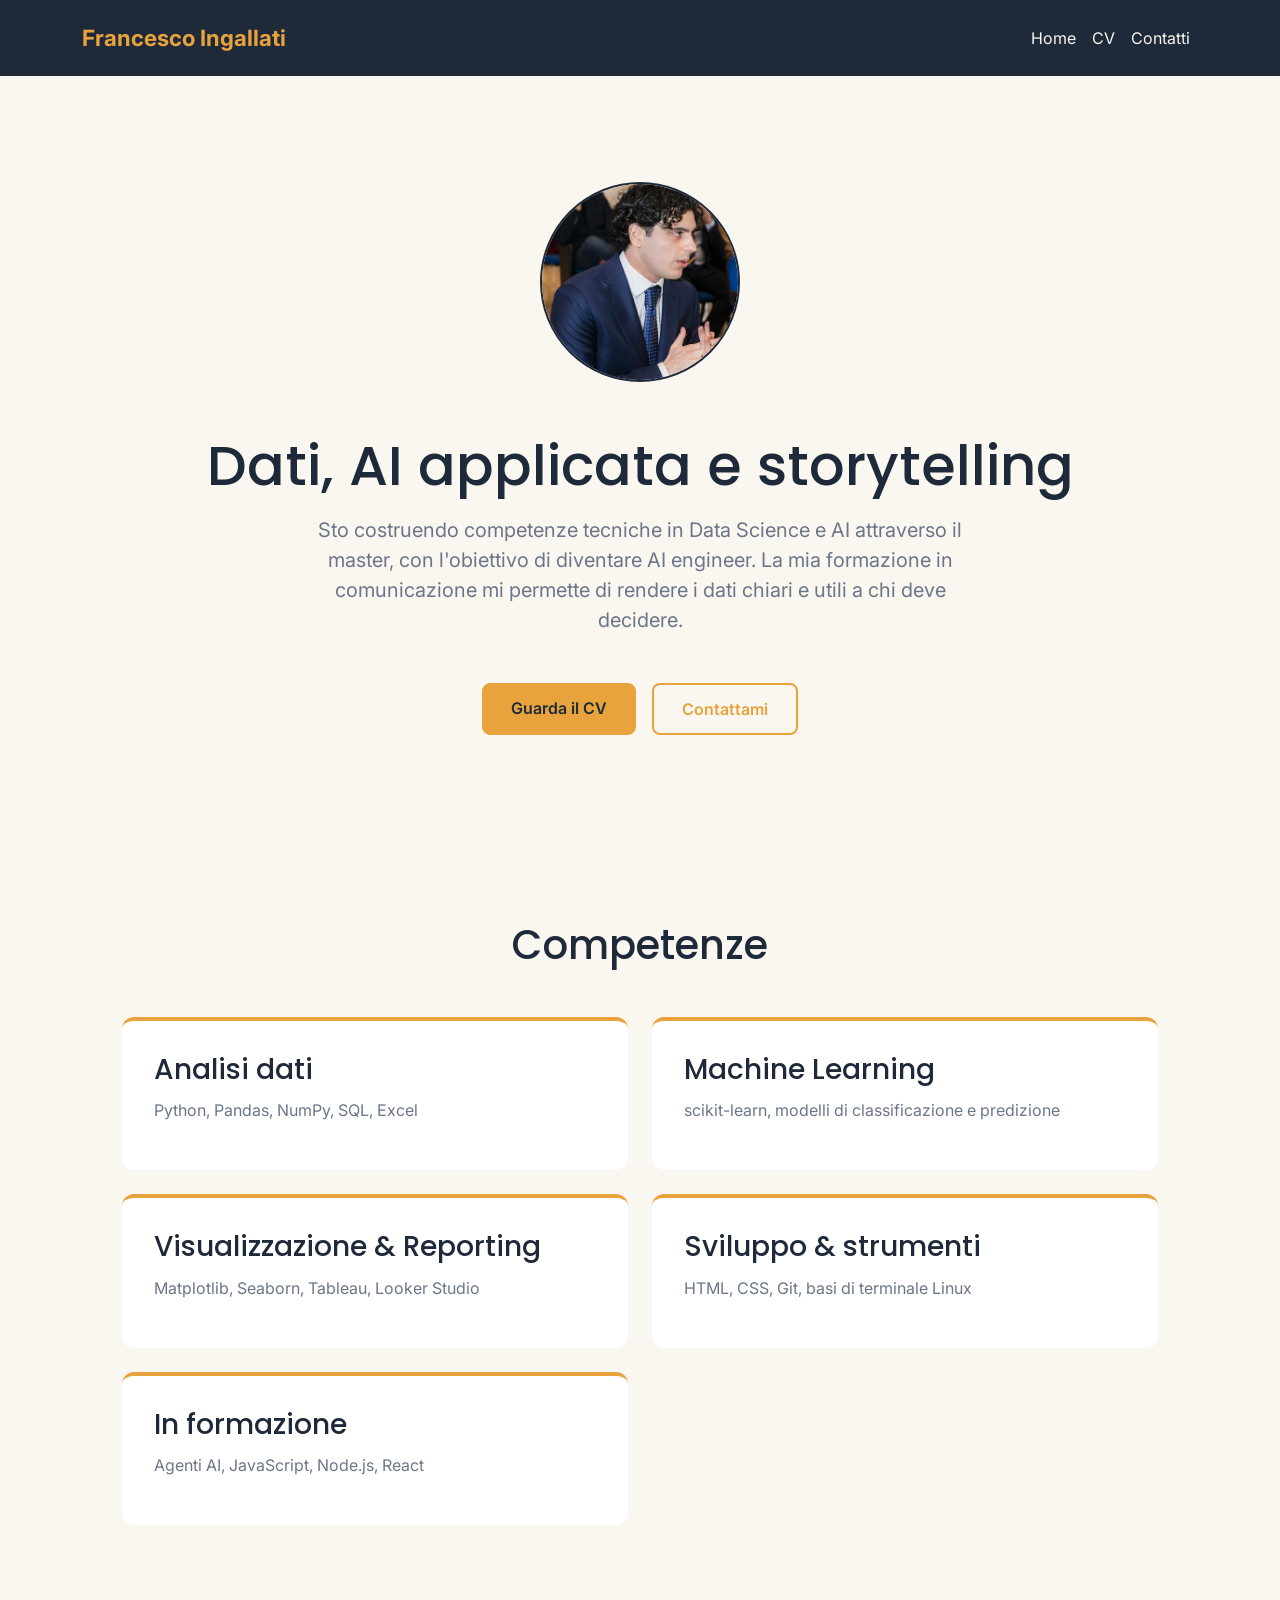
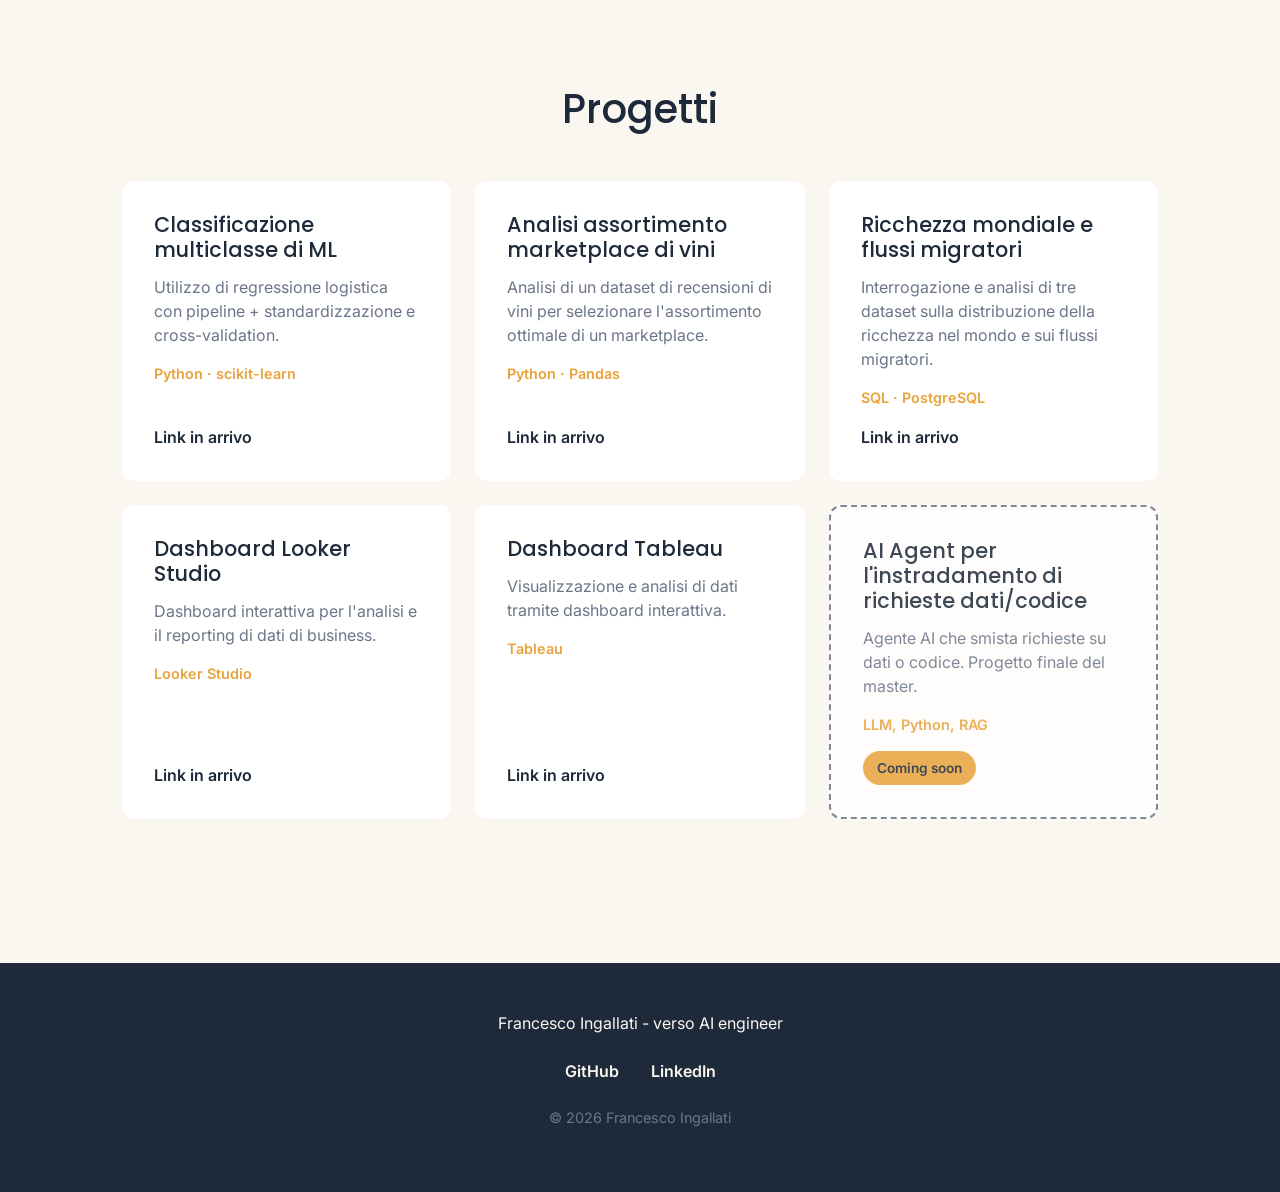
==== index.html @ b89751b3 "Primo commit: sito personale" ====
<!DOCTYPE html>
<html lang="it">

<head>
  <meta charset="UTF-8">
  <meta name="viewport" content="width=device-width, initial-scale=1.0">
  <meta name="description"
    content="Portfolio di Francesco Ingallati: data science, AI applicata e storytelling dei dati. In formazione verso l'AI engineering.">
  <meta property="og:title" content="...">
  <meta property="og:description" content="...">
  <meta property="og:type" content="website">
  <meta property="og:url" content="DA COMPILARE DOPO IL DEPLOY">
  <meta property="og:image" content="DA COMPILARE DOPO IL DEPLOY">
  <title>Francesco Ingallati - verso AI engineer</title>
  <link rel="icon" href="img/favicon.ico" type="image/x-icon">
  <link rel="preconnect" href="https://fonts.googleapis.com">
  <link rel="preconnect" href="https://fonts.gstatic.com" crossorigin>
  <link
    href="https://fonts.googleapis.com/css2?family=Inter:wght@400;500;600&family=Poppins:wght@500;600;700&display=swap"
    rel="stylesheet">
  <link href="https://cdn.jsdelivr.net/npm/bootstrap@5.3.3/dist/css/bootstrap.min.css" rel="stylesheet">
  <link rel="stylesheet" href="css/style.css">
</head>

<body>

  <nav class="navbar navbar-expand-lg navbar-dark sticky-top">
    <div class="container">
      <a class="navbar-brand" href="index.html">Francesco Ingallati</a>

      <button class="navbar-toggler" type="button" data-bs-toggle="collapse" data-bs-target="#menu">
        <span class="navbar-toggler-icon"></span>
      </button>

      <div class="collapse navbar-collapse" id="menu">
        <ul class="navbar-nav ms-auto">
          <li class="nav-item"><a class="nav-link" href="index.html">Home</a></li>
          <li class="nav-item"><a class="nav-link" href="cv.html">CV</a></li>
          <li class="nav-item"><a class="nav-link" href="contatti.html">Contatti</a></li>
        </ul>
      </div>
    </div>
  </nav>

  <header>
    <div class="foto-hero">
      <img src="img/foto-profilo-personale.jpg" alt="Francesco Ingallati">
    </div>
    <h1>Dati, AI applicata e storytelling</h1>
    <p>Sto costruendo competenze tecniche in Data Science e AI attraverso il master, con l'obiettivo di diventare AI
      engineer. La mia formazione in comunicazione mi permette di rendere i dati chiari e utili a chi deve decidere.</p>
    <div class="hero-bottoni">
      <a href="cv.html" class="btn btn-primary">Guarda il CV</a>
      <a href="contatti.html" class="btn btn-outline">Contattami</a>
    </div>
  </header>

  <section class="competenze">
    <h2>Competenze</h2>

    <div class="griglia-competenze">
      <div class="card-competenza">
        <h3>Analisi dati</h3>
        <p>Python, Pandas, NumPy, SQL, Excel</p>
      </div>

      <div class="card-competenza">
        <h3>Machine Learning</h3>
        <p>scikit-learn, modelli di classificazione e predizione</p>
      </div>

      <div class="card-competenza">
        <h3>Visualizzazione &amp; Reporting</h3>
        <p>Matplotlib, Seaborn, Tableau, Looker Studio</p>
      </div>

      <div class="card-competenza">
        <h3>Sviluppo &amp; strumenti</h3>
        <p>HTML, CSS, Git, basi di terminale Linux</p>
      </div>

      <div class="card-competenza">
        <h3>In formazione</h3>
        <p>Agenti AI, JavaScript, Node.js, React</p>
      </div>

    </div>
  </section>
  
  <section class="progetti">
    <h2>Progetti</h2>

    <div class="griglia-progetti">
      <div class="card-progetto">
        <h3>Classificazione multiclasse di ML</h3>
        <p>Utilizzo di regressione logistica con pipeline + standardizzazione e cross-validation.</p>
        <p class="tecnologie">Python · scikit-learn</p>
        <a href="#" class="link-progetto">Link in arrivo</a>
      </div>

      <div class="card-progetto">
        <h3>Analisi assortimento marketplace di vini</h3>
        <p>Analisi di un dataset di recensioni di vini per selezionare l'assortimento ottimale di un marketplace.</p>
        <p class="tecnologie">Python · Pandas</p>
        <a href="#" class="link-progetto">Link in arrivo</a>
      </div>

      <div class="card-progetto">
        <h3>Ricchezza mondiale e flussi migratori</h3>
        <p>Interrogazione e analisi di tre dataset sulla distribuzione della ricchezza nel mondo e sui flussi migratori.
        </p>
        <p class="tecnologie">SQL · PostgreSQL</p>
        <a href="#" class="link-progetto">Link in arrivo</a>
      </div>

      <div class="card-progetto">
        <h3>Dashboard Looker Studio</h3>
        <p>Dashboard interattiva per l'analisi e il reporting di dati di business.</p>
        <p class="tecnologie">Looker Studio</p>
        <a href="#" class="link-progetto">Link in arrivo</a>
      </div>

      <div class="card-progetto">
        <h3>Dashboard Tableau</h3>
        <p>Visualizzazione e analisi di dati tramite dashboard interattiva.</p>
        <p class="tecnologie">Tableau</p>
        <a href="#" class="link-progetto">Link in arrivo</a>
      </div>

      <div class="card-progetto card-coming-soon">
        <h3>AI Agent per l'instradamento di richieste dati/codice</h3>
        <p>Agente AI che smista richieste su dati o codice. Progetto finale del master.</p>
        <p class="tecnologie">LLM, Python, RAG</p>
        <span class="badge-soon">Coming soon</span>
      </div>
    </div>
  </section>

  <footer>
    <p>Francesco Ingallati - verso AI engineer</p>
    <div class="footer-social">
      <a href="#" target="_blank">GitHub</a>
      <a href="#" target="_blank">LinkedIn</a>
    </div>
    <p class="footer-copy">© 2026 Francesco Ingallati</p>
  </footer>

  <script src="https://cdn.jsdelivr.net/npm/bootstrap@5.3.3/dist/js/bootstrap.bundle.min.js"></script>
</body>

</html>
---- css/style.css ----
* {
  margin: 0;
  padding: 0;
  box-sizing: border-box;
}

body {
  background-color: #faf6f0;
  color: #1e2a3a;
  font-family: "Inter", sans-serif;
}

h1, h2, h3 {
  font-family: "Poppins", sans-serif;
}

.navbar {
  background-color: #1e2a3a;
  padding: 1rem 0;
}
.navbar .navbar-brand {
  color: #e8a33d;
  font-weight: bold;
  font-size: 1.4rem;
}
.navbar .nav-link {
  color: #faf6f0;
}
.navbar .nav-link:hover {
  color: #e8a33d;
}

header {
  min-height: 85vh;
  display: flex;
  flex-direction: column;
  justify-content: center;
  align-items: center;
  text-align: center;
  padding: 2rem;
}
header h1 {
  font-size: 3.5rem;
  margin-bottom: 1rem;
}
header p {
  font-size: 1.25rem;
  color: #6b7688;
  max-width: 700px;
}

.hero-bottoni {
  margin-top: 2rem;
  display: flex;
  gap: 1rem;
}
.hero-bottoni .btn {
  padding: 0.75rem 1.75rem;
  font-weight: 600;
  border-radius: 8px;
}
.hero-bottoni .btn-primary {
  background-color: #e8a33d;
  border-color: #e8a33d;
  color: #1e2a3a;
}
.hero-bottoni .btn-primary:hover {
  background-color: #c9852a;
  border-color: #c9852a;
}
.hero-bottoni .btn-outline {
  border: 2px solid #e8a33d;
  color: #e8a33d;
}
.hero-bottoni .btn-outline:hover {
  background-color: #e8a33d;
  color: #1e2a3a;
}

.competenze {
  padding: 5rem 2rem;
  max-width: 1100px;
  margin: 0 auto;
}
.competenze h2 {
  font-size: 2.5rem;
  text-align: center;
  margin-bottom: 3rem;
}

.griglia-competenze {
  display: grid;
  grid-template-columns: 1fr;
  gap: 1.5rem;
}

.card-competenza {
  background-color: white;
  padding: 2rem;
  border-radius: 12px;
  border-top: 4px solid #e8a33d;
}
.card-competenza h3 {
  color: #1e2a3a;
  margin-bottom: 0.75rem;
}
.card-competenza p {
  color: #6b7688;
}

.progetti {
  padding: 5rem 2rem;
  max-width: 1100px;
  margin: 0 auto;
}
.progetti h2 {
  font-size: 2.5rem;
  text-align: center;
  margin-bottom: 3rem;
}

.griglia-progetti {
  display: grid;
  grid-template-columns: 1fr;
  gap: 1.5rem;
}

.card-progetto {
  background-color: white;
  padding: 2rem;
  border-radius: 12px;
  display: flex;
  flex-direction: column;
}
.card-progetto h3 {
  color: #1e2a3a;
  font-size: 1.3rem;
  margin-bottom: 0.75rem;
}
.card-progetto p {
  color: #6b7688;
  margin-bottom: 1rem;
}
.card-progetto .tecnologie {
  color: #e8a33d;
  font-weight: 600;
  font-size: 0.9rem;
}
.card-progetto .link-progetto {
  margin-top: auto;
  color: #1e2a3a;
  font-weight: 600;
  text-decoration: none;
}
.card-progetto .link-progetto:hover {
  color: #e8a33d;
}

.card-coming-soon {
  opacity: 0.85;
  border: 2px dashed #6b7688;
}
.card-coming-soon .badge-soon {
  margin-top: auto;
  display: inline-block;
  background-color: #e8a33d;
  color: #1e2a3a;
  padding: 0.4rem 0.9rem;
  border-radius: 20px;
  font-weight: 600;
  font-size: 0.85rem;
  align-self: flex-start;
}

footer {
  background-color: #1e2a3a;
  color: #faf6f0;
  text-align: center;
  padding: 3rem 2rem;
  margin-top: 4rem;
}
footer .footer-social {
  display: flex;
  justify-content: center;
  gap: 2rem;
  margin: 1.5rem 0;
}
footer .footer-social a {
  color: #faf6f0;
  text-decoration: none;
  font-weight: 600;
}
footer .footer-social a:hover {
  color: #e8a33d;
}
footer .footer-copy {
  color: #6b7688;
  font-size: 0.9rem;
}

.contatti {
  max-width: 600px;
  margin: 0 auto;
  padding: 5rem 2rem;
}
.contatti h1 {
  font-size: 2.5rem;
  text-align: center;
  margin-bottom: 1rem;
}
.contatti .contatti-intro {
  text-align: center;
  color: #6b7688;
  margin-bottom: 3rem;
}

.form-contatti {
  display: flex;
  flex-direction: column;
  gap: 1.5rem;
}
.form-contatti .campo {
  display: flex;
  flex-direction: column;
}
.form-contatti .campo label {
  font-weight: 600;
  margin-bottom: 0.5rem;
}
.form-contatti .campo input,
.form-contatti .campo textarea {
  padding: 0.75rem;
  border: 1px solid #6b7688;
  border-radius: 8px;
  font-family: "Inter", sans-serif;
  font-size: 1rem;
}
.form-contatti .campo input:focus,
.form-contatti .campo textarea:focus {
  outline: none;
  border-color: #e8a33d;
}
.form-contatti .btn-invia {
  background-color: #e8a33d;
  color: #1e2a3a;
  border: none;
  padding: 0.9rem;
  border-radius: 8px;
  font-weight: 600;
  font-size: 1rem;
  cursor: pointer;
}
.form-contatti .btn-invia:hover {
  background-color: #c9852a;
}

.cv {
  max-width: 820px;
  margin: 0 auto;
  padding: 4rem 1.5rem;
}

.cv-intestazione {
  text-align: center;
  margin-bottom: 3.5rem;
}
.cv-intestazione .cv-nome {
  font-size: 2.5rem;
  margin-bottom: 0.5rem;
}
.cv-intestazione .cv-ruolo {
  color: #6b7688;
  font-size: 1.1rem;
  margin-bottom: 1.25rem;
}

.cv-contatti {
  list-style: none;
  padding: 0;
  margin: 0;
  display: flex;
  flex-wrap: wrap;
  justify-content: center;
  gap: 0.5rem 1.5rem;
}
.cv-contatti a {
  color: #1e2a3a;
  text-decoration: none;
  font-weight: 600;
}
.cv-contatti a:hover {
  color: #e8a33d;
}

.cv-sezione {
  margin-bottom: 2.75rem;
}
.cv-sezione h2 {
  font-size: 1.5rem;
  padding-bottom: 0.5rem;
  margin-bottom: 1.5rem;
  border-bottom: 2px solid #e8a33d;
}

.cv-profilo {
  color: #1e2a3a;
  line-height: 1.7;
}

.cv-voce {
  margin-bottom: 1.5rem;
}
.cv-voce .cv-periodo {
  color: #6b7688;
  font-weight: 600;
  font-size: 0.9rem;
  margin-bottom: 0.25rem;
}
.cv-voce .cv-voce-titolo {
  font-size: 1.15rem;
  margin-bottom: 0.2rem;
}
.cv-voce .cv-voce-sub {
  color: #6b7688;
  margin-bottom: 0.3rem;
}
.cv-voce .cv-voce-desc {
  line-height: 1.6;
}

@media (min-width: 768px) {
  .cv-voce {
    display: grid;
    grid-template-columns: 160px 1fr;
    gap: 1.5rem;
  }
  .cv-voce .cv-periodo {
    margin-bottom: 0;
    padding-top: 0.15rem;
  }
}
.cv-competenze {
  list-style: none;
  padding: 0;
  margin: 0;
}
.cv-competenze .cv-gruppo {
  padding: 0.5rem 0;
  line-height: 1.6;
  border-bottom: 1px solid rgba(107, 118, 136, 0.2);
}
.cv-competenze .cv-gruppo:last-child {
  border-bottom: none;
}
.cv-competenze .cv-gruppo-nome {
  display: inline-block;
  min-width: 170px;
  font-weight: 600;
  color: #1e2a3a;
}
.cv-competenze .cv-gruppo-formazione .cv-gruppo-nome {
  color: #e8a33d;
}

.cv-progetto {
  padding: 1.25rem 0;
  border-bottom: 1px solid rgba(107, 118, 136, 0.2);
}
.cv-progetto:last-child {
  border-bottom: none;
}
.cv-progetto .cv-voce-titolo {
  font-size: 1.15rem;
  margin-bottom: 0.4rem;
}
.cv-progetto .cv-progetto-desc {
  color: #1e2a3a;
  line-height: 1.6;
  margin-bottom: 0.4rem;
}
.cv-progetto .cv-progetto-tech {
  color: #e8a33d;
  font-weight: 600;
  font-size: 0.9rem;
  margin-bottom: 0.5rem;
}
.cv-progetto .cv-progetto-link {
  color: #1e2a3a;
  font-weight: 600;
  text-decoration: none;
}
.cv-progetto .cv-progetto-link:hover {
  color: #e8a33d;
}

.cv-lingue {
  list-style: none;
  padding: 0;
  margin: 0;
}
.cv-lingue li {
  padding: 0.4rem 0;
}
.cv-lingue .cv-lingua {
  display: inline-block;
  min-width: 120px;
  font-weight: 600;
}

.foto-hero {
  width: 200px;
  height: 200px;
  border-radius: 50%;
  border: 2px solid #1e2a3a;
  margin-bottom: 50px;
}
.foto-hero img {
  width: 100%;
  height: 100%;
  border-radius: 50%;
  -o-object-fit: cover;
     object-fit: cover;
}

@media (min-width: 768px) {
  .griglia-competenze {
    grid-template-columns: repeat(2, 1fr);
  }
  .griglia-progetti {
    grid-template-columns: repeat(3, 1fr);
  }
}
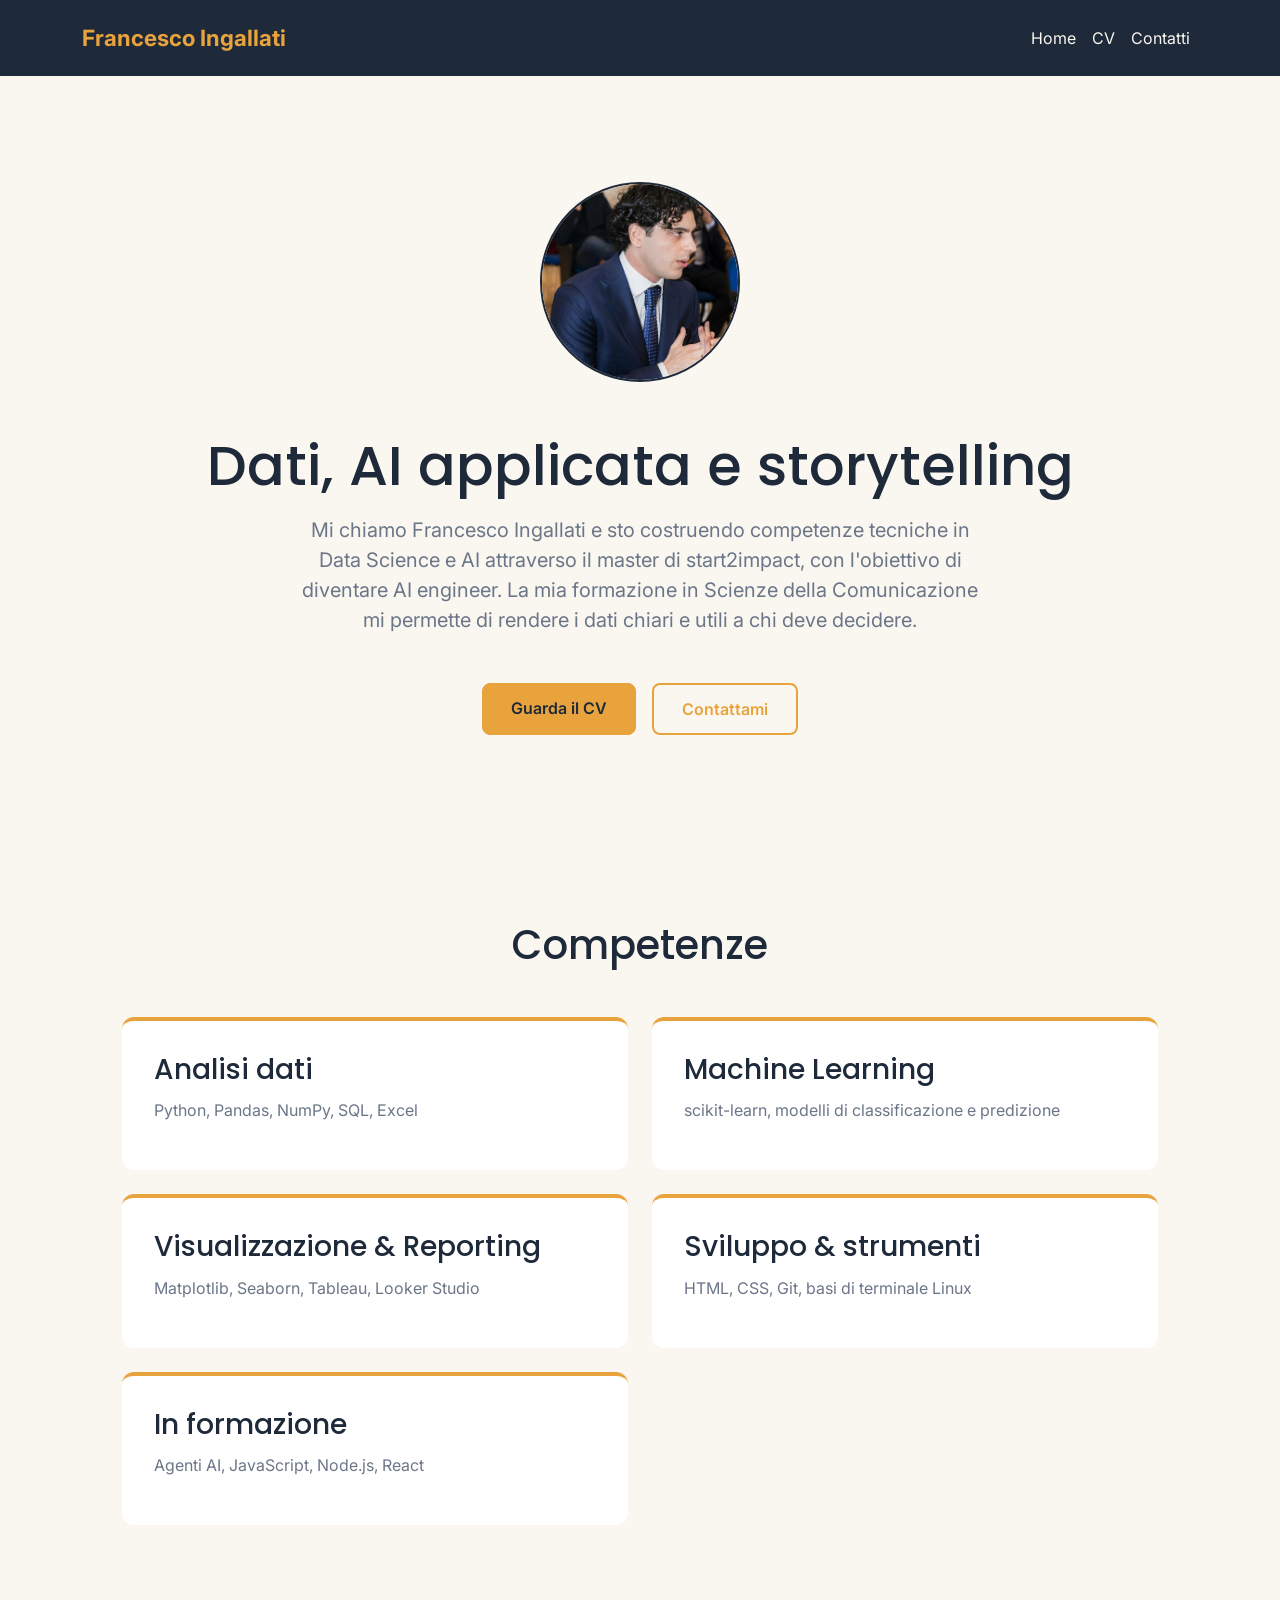
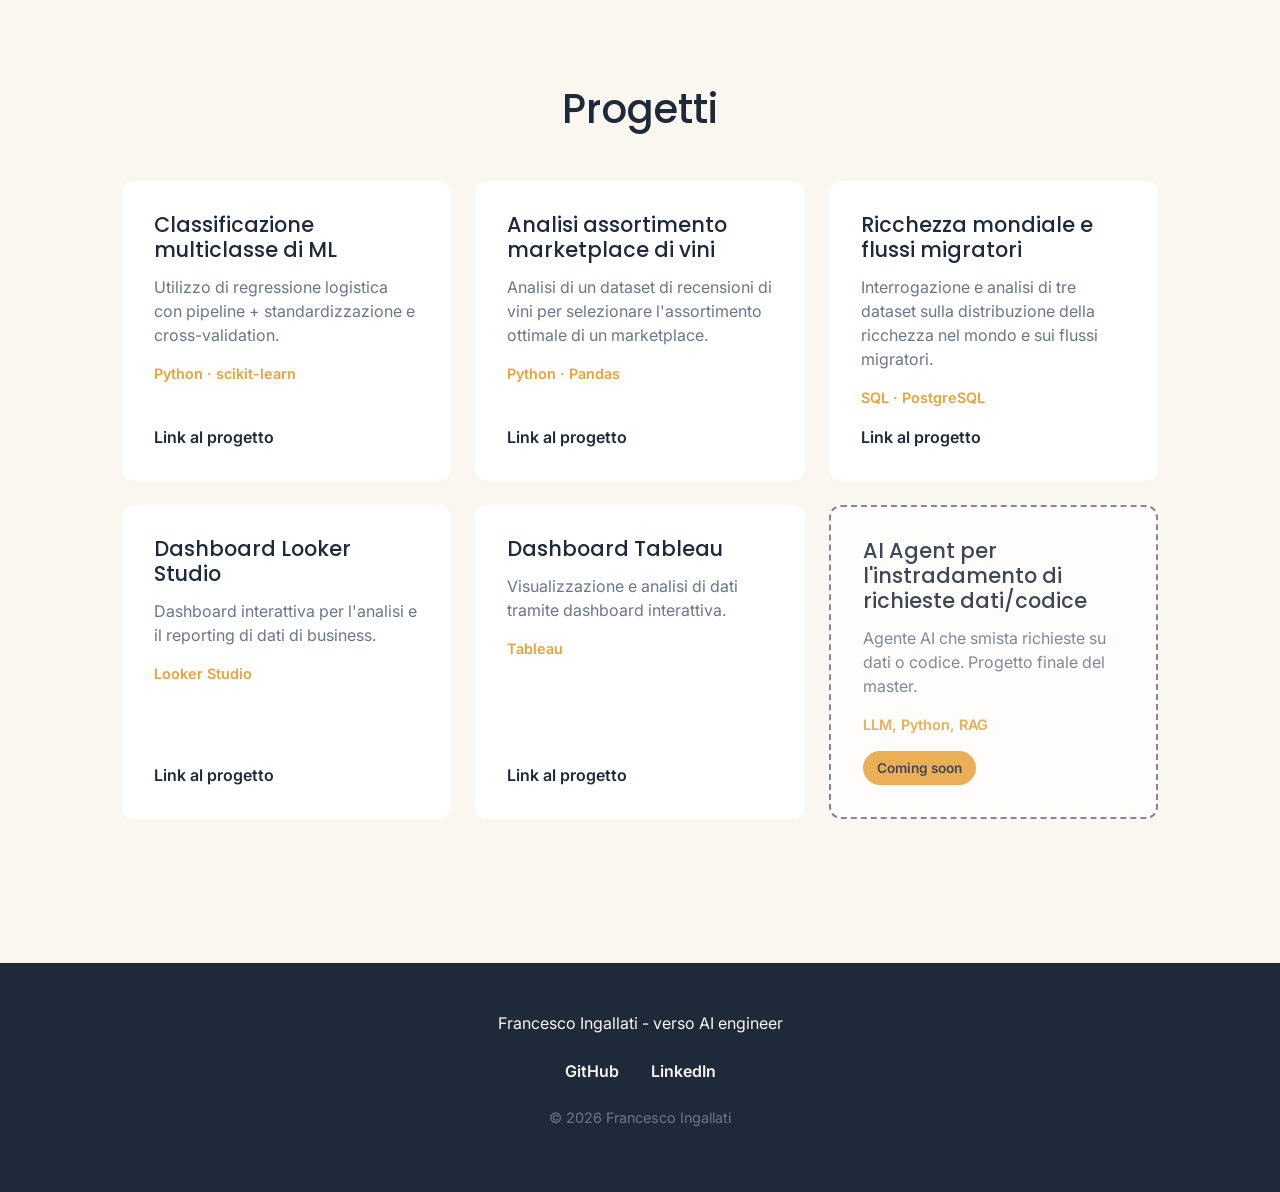
==== commit 58e60c88: "Aggiunti OG, link progetti e social, fix responsive competenze CV" ====
--- a/index.html
+++ b/index.html
@@ -5,12 +5,13 @@
   <meta charset="UTF-8">
   <meta name="viewport" content="width=device-width, initial-scale=1.0">
   <meta name="description"
-    content="Portfolio di Francesco Ingallati: data science, AI applicata e storytelling dei dati. In formazione verso l'AI engineering.">
-  <meta property="og:title" content="...">
-  <meta property="og:description" content="...">
+    content="Portfolio di Francesco Ingallati: Data Science, AI applicata e storytelling dei dati. In formazione verso l'AI engineering.">
+  <meta property="og:title" content="Francesco Ingallati - verso l'AI engineering">
+  <meta property="og:description"
+    content="Aspirante AI engineer con basi in data science e AI applicata, e un background in comunicazione. Scopri il mio percorso e i miei progetti.">
   <meta property="og:type" content="website">
-  <meta property="og:url" content="DA COMPILARE DOPO IL DEPLOY">
-  <meta property="og:image" content="DA COMPILARE DOPO IL DEPLOY">
+  <meta property="og:url" content="https://francescoingallati.github.io">
+  <meta property="og:image" content="https://francescoingallati.github.io/img/foto-profilo-personale.jpg">
   <title>Francesco Ingallati - verso AI engineer</title>
   <link rel="icon" href="img/favicon.ico" type="image/x-icon">
   <link rel="preconnect" href="https://fonts.googleapis.com">
@@ -47,8 +48,9 @@
       <img src="img/foto-profilo-personale.jpg" alt="Francesco Ingallati">
     </div>
     <h1>Dati, AI applicata e storytelling</h1>
-    <p>Sto costruendo competenze tecniche in Data Science e AI attraverso il master, con l'obiettivo di diventare AI
-      engineer. La mia formazione in comunicazione mi permette di rendere i dati chiari e utili a chi deve decidere.</p>
+    <p>Mi chiamo Francesco Ingallati e sto costruendo competenze tecniche in Data Science e AI attraverso il master di
+      start2impact, con l'obiettivo di diventare AI engineer. La mia formazione in Scienze della Comunicazione mi
+      permette di rendere i dati chiari e utili a chi deve decidere.</p>
     <div class="hero-bottoni">
       <a href="cv.html" class="btn btn-primary">Guarda il CV</a>
       <a href="contatti.html" class="btn btn-outline">Contattami</a>
@@ -86,7 +88,7 @@
 
     </div>
   </section>
-  
+
   <section class="progetti">
     <h2>Progetti</h2>
 
@@ -95,14 +97,16 @@
         <h3>Classificazione multiclasse di ML</h3>
         <p>Utilizzo di regressione logistica con pipeline + standardizzazione e cross-validation.</p>
         <p class="tecnologie">Python · scikit-learn</p>
-        <a href="#" class="link-progetto">Link in arrivo</a>
+        <a href="https://colab.research.google.com/drive/1Dz4brG3z_nAxQbnnWKCXym3vlPyiJIpT?usp=drive_link"
+          class="link-progetto">Link al progetto</a>
       </div>
 
       <div class="card-progetto">
         <h3>Analisi assortimento marketplace di vini</h3>
         <p>Analisi di un dataset di recensioni di vini per selezionare l'assortimento ottimale di un marketplace.</p>
         <p class="tecnologie">Python · Pandas</p>
-        <a href="#" class="link-progetto">Link in arrivo</a>
+        <a href="https://colab.research.google.com/drive/1N4qgEpf_V7b6EMOS-FENMOKcMwZz0OuM" class="link-progetto">Link
+          al progetto</a>
       </div>
 
       <div class="card-progetto">
@@ -110,21 +114,24 @@
         <p>Interrogazione e analisi di tre dataset sulla distribuzione della ricchezza nel mondo e sui flussi migratori.
         </p>
         <p class="tecnologie">SQL · PostgreSQL</p>
-        <a href="#" class="link-progetto">Link in arrivo</a>
+        <a href="https://docs.google.com/document/d/1CeiQKs-pQtQKg7jpQFw4Spju2tv2mAKnsjTSsEV81-8/edit?pli=1&tab=t.0"
+          class="link-progetto">Link al progetto</a>
       </div>
 
       <div class="card-progetto">
         <h3>Dashboard Looker Studio</h3>
         <p>Dashboard interattiva per l'analisi e il reporting di dati di business.</p>
         <p class="tecnologie">Looker Studio</p>
-        <a href="#" class="link-progetto">Link in arrivo</a>
+        <a href="https://datastudio.google.com/reporting/a482eb61-c400-4138-a807-1392499dce85"
+          class="link-progetto">Link al progetto</a>
       </div>
 
       <div class="card-progetto">
         <h3>Dashboard Tableau</h3>
         <p>Visualizzazione e analisi di dati tramite dashboard interattiva.</p>
         <p class="tecnologie">Tableau</p>
-        <a href="#" class="link-progetto">Link in arrivo</a>
+        <a href="https://public.tableau.com/views/ProgettoDataVisualizationconTableaudiFrancescoIngallati/Analisicompleta?:language=en-US&:sid=&:redirect=auth&:display_count=n&:origin=viz_share_link"
+          class="link-progetto">Link al progetto</a>
       </div>
 
       <div class="card-progetto card-coming-soon">
@@ -139,8 +146,8 @@
   <footer>
     <p>Francesco Ingallati - verso AI engineer</p>
     <div class="footer-social">
-      <a href="#" target="_blank">GitHub</a>
-      <a href="#" target="_blank">LinkedIn</a>
+      <a href="https://github.com/francescoingallati" target="_blank">GitHub</a>
+      <a href="https://www.linkedin.com/in/francesco-ingallati-532352256/" target="_blank">LinkedIn</a>
     </div>
     <p class="footer-copy">© 2026 Francesco Ingallati</p>
   </footer>
--- a/css/style.css
+++ b/css/style.css
@@ -272,6 +272,13 @@
   color: #6b7688;
   font-size: 1.1rem;
   margin-bottom: 1.25rem;
+}
+.cv-intestazione .cv-etichetta {
+  font-size: 1.2rem;
+  color: #e8a33d;
+  font-weight: semibold;
+  margin-bottom: 20px;
+  letter-spacing: 1px;
 }
 
 .cv-contatti {
@@ -338,6 +345,10 @@
     margin-bottom: 0;
     padding-top: 0.15rem;
   }
+  .cv-competenze .cv-gruppo-nome {
+    display: inline-block;
+    min-width: 170px;
+  }
 }
 .cv-competenze {
   list-style: none;
@@ -353,8 +364,7 @@
   border-bottom: none;
 }
 .cv-competenze .cv-gruppo-nome {
-  display: inline-block;
-  min-width: 170px;
+  display: block;
   font-weight: 600;
   color: #1e2a3a;
 }
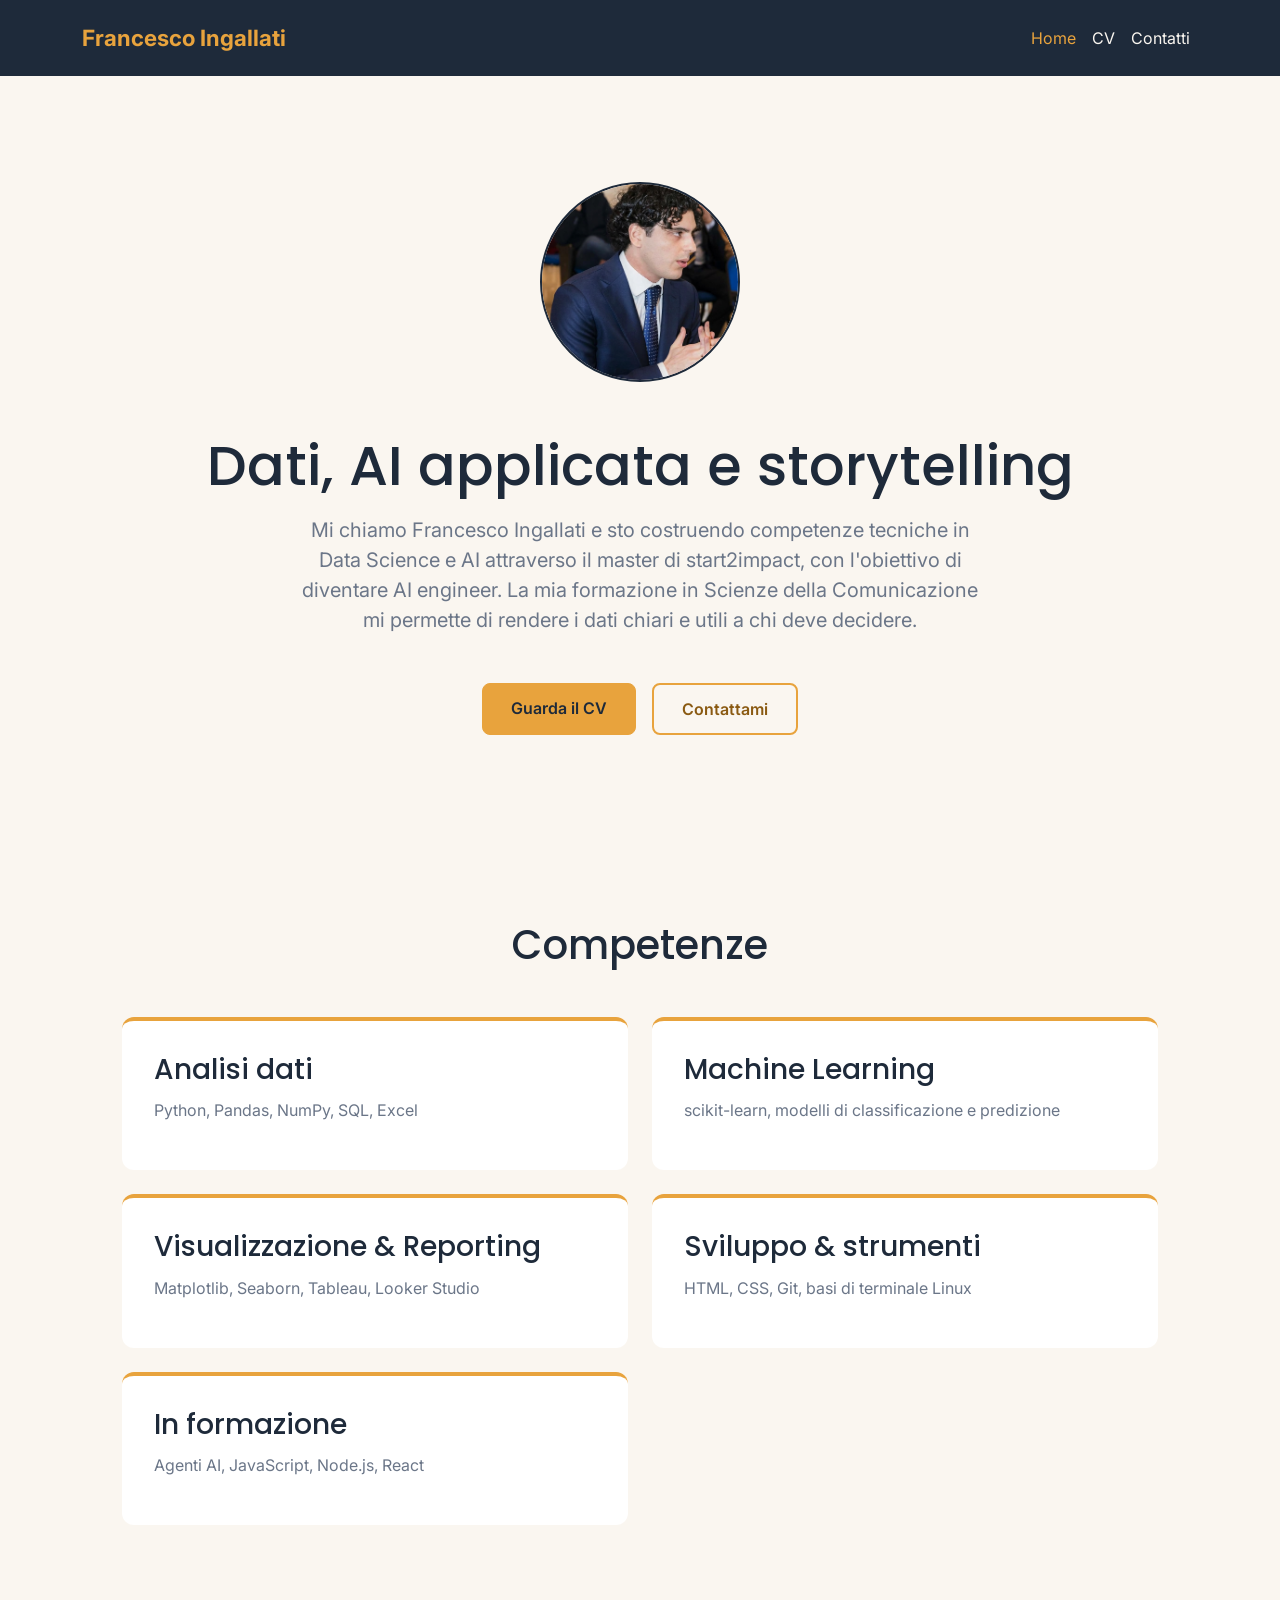
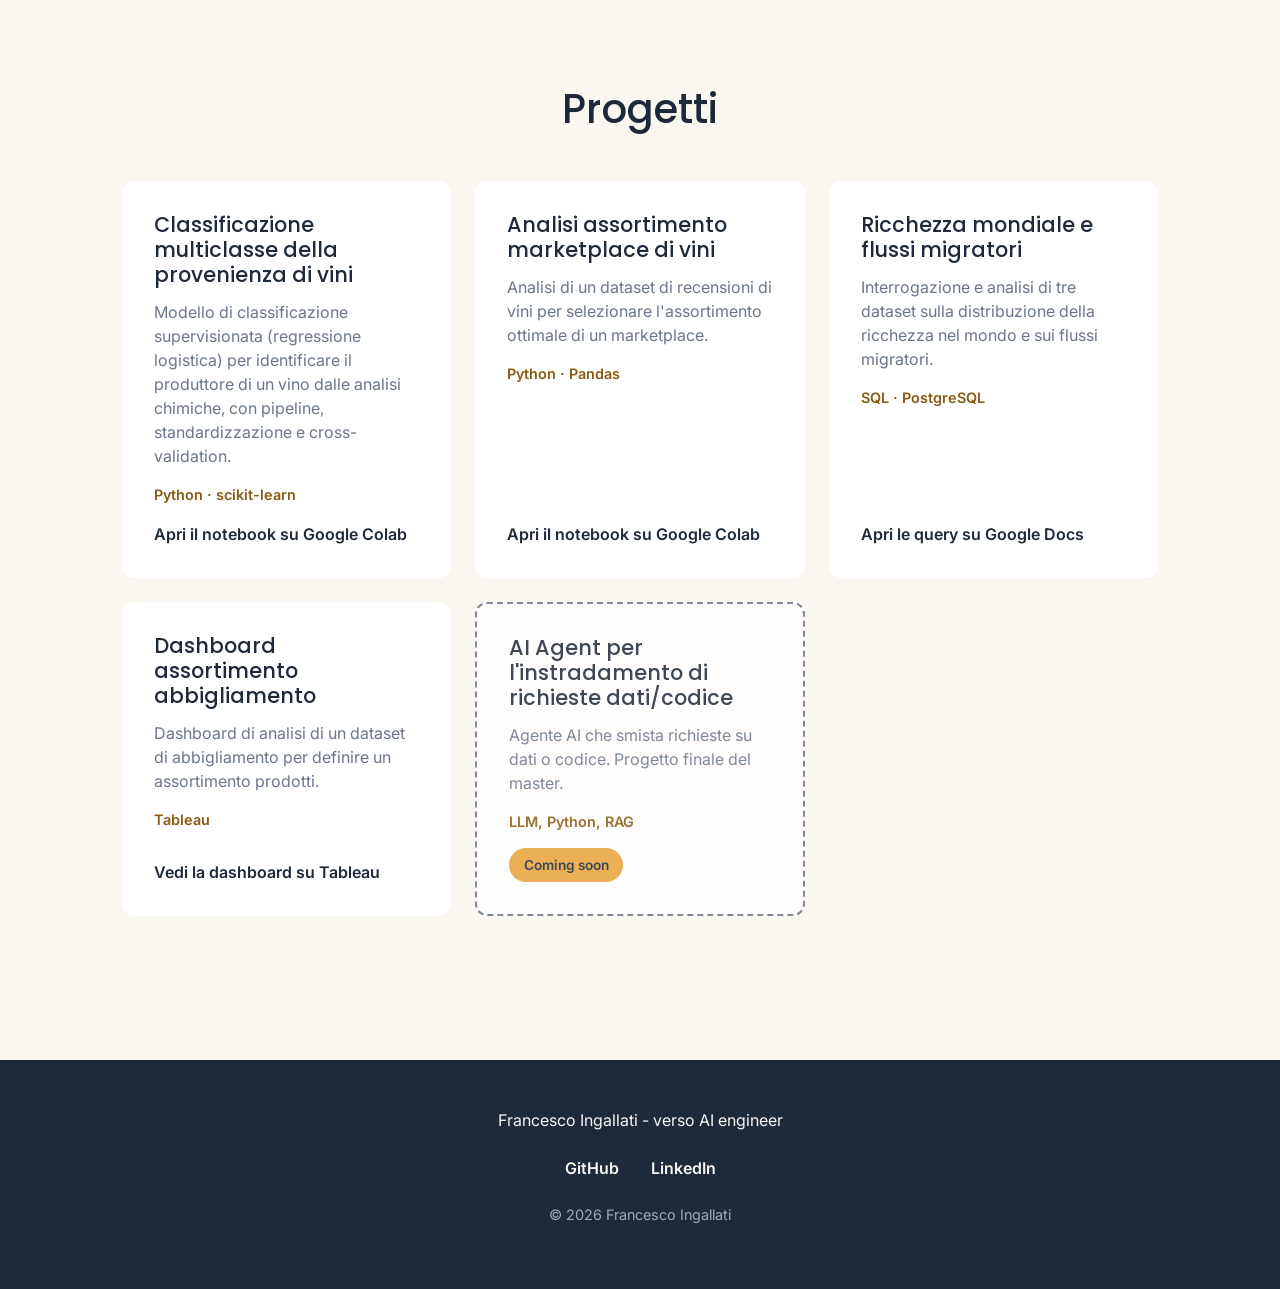
==== commit 197e7360: "Correzioni dopo revisione: Sass in partial, bug intestazione CV, contrasto, accessibilità, coerenza " ====
--- a/index.html
+++ b/index.html
@@ -6,7 +6,7 @@
   <meta name="viewport" content="width=device-width, initial-scale=1.0">
   <meta name="description"
     content="Portfolio di Francesco Ingallati: Data Science, AI applicata e storytelling dei dati. In formazione verso l'AI engineering.">
-  <meta property="og:title" content="Francesco Ingallati - verso l'AI engineering">
+  <meta property="og:title" content="Francesco Ingallati - verso AI engineer">
   <meta property="og:description"
     content="Aspirante AI engineer con basi in data science e AI applicata, e un background in comunicazione. Scopri il mio percorso e i miei progetti.">
   <meta property="og:type" content="website">
@@ -29,13 +29,14 @@
     <div class="container">
       <a class="navbar-brand" href="index.html">Francesco Ingallati</a>
 
-      <button class="navbar-toggler" type="button" data-bs-toggle="collapse" data-bs-target="#menu">
+      <button class="navbar-toggler" type="button" data-bs-toggle="collapse" data-bs-target="#menu" aria-controls="menu"
+        aria-expanded="false" aria-label="Apri il menu">
         <span class="navbar-toggler-icon"></span>
       </button>
 
       <div class="collapse navbar-collapse" id="menu">
         <ul class="navbar-nav ms-auto">
-          <li class="nav-item"><a class="nav-link" href="index.html">Home</a></li>
+          <li class="nav-item"><a class="nav-link active" aria-current="page" href="index.html">Home</a></li>
           <li class="nav-item"><a class="nav-link" href="cv.html">CV</a></li>
           <li class="nav-item"><a class="nav-link" href="contatti.html">Contatti</a></li>
         </ul>
@@ -43,111 +44,113 @@
     </div>
   </nav>
 
-  <header>
-    <div class="foto-hero">
-      <img src="img/foto-profilo-personale.jpg" alt="Francesco Ingallati">
-    </div>
-    <h1>Dati, AI applicata e storytelling</h1>
-    <p>Mi chiamo Francesco Ingallati e sto costruendo competenze tecniche in Data Science e AI attraverso il master di
-      start2impact, con l'obiettivo di diventare AI engineer. La mia formazione in Scienze della Comunicazione mi
-      permette di rendere i dati chiari e utili a chi deve decidere.</p>
-    <div class="hero-bottoni">
-      <a href="cv.html" class="btn btn-primary">Guarda il CV</a>
-      <a href="contatti.html" class="btn btn-outline">Contattami</a>
-    </div>
-  </header>
+  <main>
 
-  <section class="competenze">
-    <h2>Competenze</h2>
+    <header class="hero">
+      <div class="foto-hero">
+        <img src="img/foto-profilo-personale.jpg" alt="Francesco Ingallati">
+      </div>
+      <h1>Dati, AI applicata e storytelling</h1>
+      <p>Mi chiamo Francesco Ingallati e sto costruendo competenze tecniche in Data Science e AI attraverso il master di
+        start2impact, con l'obiettivo di diventare AI engineer. La mia formazione in Scienze della Comunicazione mi
+        permette di rendere i dati chiari e utili a chi deve decidere.</p>
+      <div class="hero-bottoni">
+        <a href="cv.html" class="btn btn-primary">Guarda il CV</a>
+        <a href="contatti.html" class="btn btn-outline">Contattami</a>
+      </div>
+    </header>
 
-    <div class="griglia-competenze">
-      <div class="card-competenza">
-        <h3>Analisi dati</h3>
-        <p>Python, Pandas, NumPy, SQL, Excel</p>
+    <section class="competenze">
+      <h2>Competenze</h2>
+
+      <div class="griglia-competenze">
+        <div class="card-competenza">
+          <h3>Analisi dati</h3>
+          <p>Python, Pandas, NumPy, SQL, Excel</p>
+        </div>
+
+        <div class="card-competenza">
+          <h3>Machine Learning</h3>
+          <p>scikit-learn, modelli di classificazione e predizione</p>
+        </div>
+
+        <div class="card-competenza">
+          <h3>Visualizzazione &amp; Reporting</h3>
+          <p>Matplotlib, Seaborn, Tableau, Looker Studio</p>
+        </div>
+
+        <div class="card-competenza">
+          <h3>Sviluppo &amp; strumenti</h3>
+          <p>HTML, CSS, Git, basi di terminale Linux</p>
+        </div>
+
+        <div class="card-competenza">
+          <h3>In formazione</h3>
+          <p>Agenti AI, JavaScript, Node.js, React</p>
+        </div>
+
       </div>
+    </section>
 
-      <div class="card-competenza">
-        <h3>Machine Learning</h3>
-        <p>scikit-learn, modelli di classificazione e predizione</p>
+    <section class="progetti">
+      <h2>Progetti</h2>
+
+      <div class="griglia-progetti">
+        <div class="card-progetto">
+          <h3>Classificazione multiclasse della provenienza di vini</h3>
+          <p>Modello di classificazione supervisionata (regressione logistica) per identificare
+            il produttore di un vino dalle analisi chimiche, con pipeline, standardizzazione e cross-validation.</p>
+          <p class="tecnologie">Python · scikit-learn</p>
+          <a href="https://colab.research.google.com/drive/1Dz4brG3z_nAxQbnnWKCXym3vlPyiJIpT?usp=drive_link"
+            class="link-progetto" target="_blank" rel="noopener">Apri
+            il notebook su Google Colab</a>
+        </div>
+
+        <div class="card-progetto">
+          <h3>Analisi assortimento marketplace di vini</h3>
+          <p>Analisi di un dataset di recensioni di vini per selezionare l'assortimento ottimale di un marketplace.</p>
+          <p class="tecnologie">Python · Pandas</p>
+          <a href="https://colab.research.google.com/drive/1N4qgEpf_V7b6EMOS-FENMOKcMwZz0OuM" class="link-progetto"
+            target="_blank" rel="noopener">Apri
+            il notebook su Google Colab
+          </a>
+        </div>
+
+        <div class="card-progetto">
+          <h3>Ricchezza mondiale e flussi migratori</h3>
+          <p>Interrogazione e analisi di tre dataset sulla distribuzione della ricchezza nel mondo e sui flussi
+            migratori.
+          </p>
+          <p class="tecnologie">SQL · PostgreSQL</p>
+          <a href="https://docs.google.com/document/d/1CeiQKs-pQtQKg7jpQFw4Spju2tv2mAKnsjTSsEV81-8/edit?pli=1&tab=t.0"
+            class="link-progetto" target="_blank" rel="noopener">Apri le query su Google Docs</a>
+        </div>
+
+        <div class="card-progetto">
+          <h3>Dashboard assortimento abbigliamento</h3>
+          <p>Dashboard di analisi di un dataset di abbigliamento per definire un assortimento
+            prodotti.</p>
+          <p class="tecnologie">Tableau</p>
+          <a href="https://public.tableau.com/views/ProgettoDataVisualizationconTableaudiFrancescoIngallati/Analisicompleta?:language=en-US&:sid=&:redirect=auth&:display_count=n&:origin=viz_share_link"
+            class="link-progetto" target="_blank" rel="noopener">Vedi la dashboard su Tableau</a>
+        </div>
+
+        <div class="card-progetto card-coming-soon">
+          <h3>AI Agent per l'instradamento di richieste dati/codice</h3>
+          <p>Agente AI che smista richieste su dati o codice. Progetto finale del master.</p>
+          <p class="tecnologie">LLM, Python, RAG</p>
+          <span class="badge-soon">Coming soon</span>
+        </div>
       </div>
+    </section>
 
-      <div class="card-competenza">
-        <h3>Visualizzazione &amp; Reporting</h3>
-        <p>Matplotlib, Seaborn, Tableau, Looker Studio</p>
-      </div>
-
-      <div class="card-competenza">
-        <h3>Sviluppo &amp; strumenti</h3>
-        <p>HTML, CSS, Git, basi di terminale Linux</p>
-      </div>
-
-      <div class="card-competenza">
-        <h3>In formazione</h3>
-        <p>Agenti AI, JavaScript, Node.js, React</p>
-      </div>
-
-    </div>
-  </section>
-
-  <section class="progetti">
-    <h2>Progetti</h2>
-
-    <div class="griglia-progetti">
-      <div class="card-progetto">
-        <h3>Classificazione multiclasse di ML</h3>
-        <p>Utilizzo di regressione logistica con pipeline + standardizzazione e cross-validation.</p>
-        <p class="tecnologie">Python · scikit-learn</p>
-        <a href="https://colab.research.google.com/drive/1Dz4brG3z_nAxQbnnWKCXym3vlPyiJIpT?usp=drive_link"
-          class="link-progetto">Link al progetto</a>
-      </div>
-
-      <div class="card-progetto">
-        <h3>Analisi assortimento marketplace di vini</h3>
-        <p>Analisi di un dataset di recensioni di vini per selezionare l'assortimento ottimale di un marketplace.</p>
-        <p class="tecnologie">Python · Pandas</p>
-        <a href="https://colab.research.google.com/drive/1N4qgEpf_V7b6EMOS-FENMOKcMwZz0OuM" class="link-progetto">Link
-          al progetto</a>
-      </div>
-
-      <div class="card-progetto">
-        <h3>Ricchezza mondiale e flussi migratori</h3>
-        <p>Interrogazione e analisi di tre dataset sulla distribuzione della ricchezza nel mondo e sui flussi migratori.
-        </p>
-        <p class="tecnologie">SQL · PostgreSQL</p>
-        <a href="https://docs.google.com/document/d/1CeiQKs-pQtQKg7jpQFw4Spju2tv2mAKnsjTSsEV81-8/edit?pli=1&tab=t.0"
-          class="link-progetto">Link al progetto</a>
-      </div>
-
-      <div class="card-progetto">
-        <h3>Dashboard Looker Studio</h3>
-        <p>Dashboard interattiva per l'analisi e il reporting di dati di business.</p>
-        <p class="tecnologie">Looker Studio</p>
-        <a href="https://datastudio.google.com/reporting/a482eb61-c400-4138-a807-1392499dce85"
-          class="link-progetto">Link al progetto</a>
-      </div>
-
-      <div class="card-progetto">
-        <h3>Dashboard Tableau</h3>
-        <p>Visualizzazione e analisi di dati tramite dashboard interattiva.</p>
-        <p class="tecnologie">Tableau</p>
-        <a href="https://public.tableau.com/views/ProgettoDataVisualizationconTableaudiFrancescoIngallati/Analisicompleta?:language=en-US&:sid=&:redirect=auth&:display_count=n&:origin=viz_share_link"
-          class="link-progetto">Link al progetto</a>
-      </div>
-
-      <div class="card-progetto card-coming-soon">
-        <h3>AI Agent per l'instradamento di richieste dati/codice</h3>
-        <p>Agente AI che smista richieste su dati o codice. Progetto finale del master.</p>
-        <p class="tecnologie">LLM, Python, RAG</p>
-        <span class="badge-soon">Coming soon</span>
-      </div>
-    </div>
-  </section>
+  </main>
 
   <footer>
     <p>Francesco Ingallati - verso AI engineer</p>
     <div class="footer-social">
-      <a href="https://github.com/francescoingallati" target="_blank">GitHub</a>
-      <a href="https://www.linkedin.com/in/francesco-ingallati-532352256/" target="_blank">LinkedIn</a>
+      <a href="https://github.com/francescoingallati" target="_blank" rel="noopener">GitHub</a>
+      <a href="https://www.linkedin.com/in/francesco-ingallati-532352256/" target="_blank" rel="noopener">LinkedIn</a>
     </div>
     <p class="footer-copy">© 2026 Francesco Ingallati</p>
   </footer>
--- a/css/style.css
+++ b/css/style.css
@@ -10,8 +10,25 @@
   font-family: "Inter", sans-serif;
 }
 
-h1, h2, h3 {
+h1,
+h2,
+h3 {
   font-family: "Poppins", sans-serif;
+}
+
+.cv-progetto .cv-progetto-link, .cv-contatti a, .card-progetto .link-progetto {
+  color: #1e2a3a;
+  font-weight: 600;
+  text-decoration: none;
+}
+.cv-progetto .cv-progetto-link:hover, .cv-contatti a:hover, .card-progetto .link-progetto:hover {
+  color: #8a5a12;
+}
+
+.progetti, .competenze {
+  padding: 5rem 2rem;
+  max-width: 1100px;
+  margin: 0 auto;
 }
 
 .navbar {
@@ -29,8 +46,11 @@
 .navbar .nav-link:hover {
   color: #e8a33d;
 }
-
-header {
+.navbar .nav-link.active {
+  color: #e8a33d;
+}
+
+.hero {
   min-height: 85vh;
   display: flex;
   flex-direction: column;
@@ -39,11 +59,11 @@
   text-align: center;
   padding: 2rem;
 }
-header h1 {
-  font-size: 3.5rem;
+.hero h1 {
+  font-size: clamp(2rem, 7vw, 3.5rem);
   margin-bottom: 1rem;
 }
-header p {
+.hero p {
   font-size: 1.25rem;
   color: #6b7688;
   max-width: 700px;
@@ -52,6 +72,8 @@
 .hero-bottoni {
   margin-top: 2rem;
   display: flex;
+  flex-wrap: wrap;
+  justify-content: center;
   gap: 1rem;
 }
 .hero-bottoni .btn {
@@ -70,18 +92,28 @@
 }
 .hero-bottoni .btn-outline {
   border: 2px solid #e8a33d;
-  color: #e8a33d;
+  color: #8a5a12;
 }
 .hero-bottoni .btn-outline:hover {
   background-color: #e8a33d;
   color: #1e2a3a;
 }
 
-.competenze {
-  padding: 5rem 2rem;
-  max-width: 1100px;
-  margin: 0 auto;
-}
+.foto-hero {
+  width: 200px;
+  height: 200px;
+  border-radius: 50%;
+  border: 2px solid #1e2a3a;
+  margin-bottom: 50px;
+}
+.foto-hero img {
+  width: 100%;
+  height: 100%;
+  border-radius: 50%;
+  -o-object-fit: cover;
+     object-fit: cover;
+}
+
 .competenze h2 {
   font-size: 2.5rem;
   text-align: center;
@@ -92,6 +124,11 @@
   display: grid;
   grid-template-columns: 1fr;
   gap: 1.5rem;
+}
+@media (min-width: 768px) {
+  .griglia-competenze {
+    grid-template-columns: repeat(2, 1fr);
+  }
 }
 
 .card-competenza {
@@ -108,11 +145,6 @@
   color: #6b7688;
 }
 
-.progetti {
-  padding: 5rem 2rem;
-  max-width: 1100px;
-  margin: 0 auto;
-}
 .progetti h2 {
   font-size: 2.5rem;
   text-align: center;
@@ -124,6 +156,11 @@
   grid-template-columns: 1fr;
   gap: 1.5rem;
 }
+@media (min-width: 768px) {
+  .griglia-progetti {
+    grid-template-columns: repeat(3, 1fr);
+  }
+}
 
 .card-progetto {
   background-color: white;
@@ -142,18 +179,12 @@
   margin-bottom: 1rem;
 }
 .card-progetto .tecnologie {
-  color: #e8a33d;
+  color: #8a5a12;
   font-weight: 600;
   font-size: 0.9rem;
 }
 .card-progetto .link-progetto {
   margin-top: auto;
-  color: #1e2a3a;
-  font-weight: 600;
-  text-decoration: none;
-}
-.card-progetto .link-progetto:hover {
-  color: #e8a33d;
 }
 
 .card-coming-soon {
@@ -194,7 +225,7 @@
   color: #e8a33d;
 }
 footer .footer-copy {
-  color: #6b7688;
+  color: #a0aab8;
   font-size: 0.9rem;
 }
 
@@ -239,6 +270,7 @@
 .form-contatti .campo textarea:focus {
   outline: none;
   border-color: #e8a33d;
+  box-shadow: 0 0 0 3px rgba(232, 163, 61, 0.3);
 }
 .form-contatti .btn-invia {
   background-color: #e8a33d;
@@ -252,6 +284,18 @@
 }
 .form-contatti .btn-invia:hover {
   background-color: #c9852a;
+}
+
+.form-esito {
+  margin-top: 1rem;
+  text-align: center;
+  font-weight: 600;
+}
+.form-esito.successo {
+  color: #2e7d32;
+}
+.form-esito.errore {
+  color: #c62828;
 }
 
 .cv {
@@ -275,10 +319,23 @@
 }
 .cv-intestazione .cv-etichetta {
   font-size: 1.2rem;
-  color: #e8a33d;
-  font-weight: semibold;
+  color: #8a5a12;
+  font-weight: 600;
   margin-bottom: 20px;
   letter-spacing: 1px;
+}
+.cv-intestazione .btn-cv {
+  display: inline-block;
+  margin-top: 1rem;
+  padding: 0.5rem 1.25rem;
+  border: 2px solid #e8a33d;
+  border-radius: 8px;
+  text-decoration: none;
+  color: #8a5a12;
+}
+.cv-intestazione .btn-cv:hover {
+  background-color: #e8a33d;
+  color: #1e2a3a;
 }
 
 .cv-contatti {
@@ -290,15 +347,6 @@
   justify-content: center;
   gap: 0.5rem 1.5rem;
 }
-.cv-contatti a {
-  color: #1e2a3a;
-  text-decoration: none;
-  font-weight: 600;
-}
-.cv-contatti a:hover {
-  color: #e8a33d;
-}
-
 .cv-sezione {
   margin-bottom: 2.75rem;
 }
@@ -333,6 +381,64 @@
 }
 .cv-voce .cv-voce-desc {
   line-height: 1.6;
+}
+
+.cv-competenze {
+  list-style: none;
+  padding: 0;
+  margin: 0;
+}
+.cv-competenze .cv-gruppo {
+  padding: 0.5rem 0;
+  line-height: 1.6;
+  border-bottom: 1px solid rgba(107, 118, 136, 0.2);
+}
+.cv-competenze .cv-gruppo:last-child {
+  border-bottom: none;
+}
+.cv-competenze .cv-gruppo-nome {
+  display: block;
+  font-weight: 600;
+  color: #1e2a3a;
+}
+.cv-competenze .cv-gruppo-formazione .cv-gruppo-nome {
+  color: #8a5a12;
+}
+
+.cv-progetto {
+  padding: 1.25rem 0;
+  border-bottom: 1px solid rgba(107, 118, 136, 0.2);
+}
+.cv-progetto:last-child {
+  border-bottom: none;
+}
+.cv-progetto .cv-voce-titolo {
+  font-size: 1.15rem;
+  margin-bottom: 0.4rem;
+}
+.cv-progetto .cv-progetto-desc {
+  color: #1e2a3a;
+  line-height: 1.6;
+  margin-bottom: 0.4rem;
+}
+.cv-progetto .cv-progetto-tech {
+  color: #8a5a12;
+  font-weight: 600;
+  font-size: 0.9rem;
+  margin-bottom: 0.5rem;
+}
+.cv-lingue {
+  list-style: none;
+  padding: 0;
+  margin: 0;
+}
+.cv-lingue li {
+  padding: 0.4rem 0;
+}
+.cv-lingue .cv-lingua {
+  display: inline-block;
+  min-width: 120px;
+  font-weight: 600;
 }
 
 @media (min-width: 768px) {
@@ -349,94 +455,4 @@
     display: inline-block;
     min-width: 170px;
   }
-}
-.cv-competenze {
-  list-style: none;
-  padding: 0;
-  margin: 0;
-}
-.cv-competenze .cv-gruppo {
-  padding: 0.5rem 0;
-  line-height: 1.6;
-  border-bottom: 1px solid rgba(107, 118, 136, 0.2);
-}
-.cv-competenze .cv-gruppo:last-child {
-  border-bottom: none;
-}
-.cv-competenze .cv-gruppo-nome {
-  display: block;
-  font-weight: 600;
-  color: #1e2a3a;
-}
-.cv-competenze .cv-gruppo-formazione .cv-gruppo-nome {
-  color: #e8a33d;
-}
-
-.cv-progetto {
-  padding: 1.25rem 0;
-  border-bottom: 1px solid rgba(107, 118, 136, 0.2);
-}
-.cv-progetto:last-child {
-  border-bottom: none;
-}
-.cv-progetto .cv-voce-titolo {
-  font-size: 1.15rem;
-  margin-bottom: 0.4rem;
-}
-.cv-progetto .cv-progetto-desc {
-  color: #1e2a3a;
-  line-height: 1.6;
-  margin-bottom: 0.4rem;
-}
-.cv-progetto .cv-progetto-tech {
-  color: #e8a33d;
-  font-weight: 600;
-  font-size: 0.9rem;
-  margin-bottom: 0.5rem;
-}
-.cv-progetto .cv-progetto-link {
-  color: #1e2a3a;
-  font-weight: 600;
-  text-decoration: none;
-}
-.cv-progetto .cv-progetto-link:hover {
-  color: #e8a33d;
-}
-
-.cv-lingue {
-  list-style: none;
-  padding: 0;
-  margin: 0;
-}
-.cv-lingue li {
-  padding: 0.4rem 0;
-}
-.cv-lingue .cv-lingua {
-  display: inline-block;
-  min-width: 120px;
-  font-weight: 600;
-}
-
-.foto-hero {
-  width: 200px;
-  height: 200px;
-  border-radius: 50%;
-  border: 2px solid #1e2a3a;
-  margin-bottom: 50px;
-}
-.foto-hero img {
-  width: 100%;
-  height: 100%;
-  border-radius: 50%;
-  -o-object-fit: cover;
-     object-fit: cover;
-}
-
-@media (min-width: 768px) {
-  .griglia-competenze {
-    grid-template-columns: repeat(2, 1fr);
-  }
-  .griglia-progetti {
-    grid-template-columns: repeat(3, 1fr);
-  }
 }
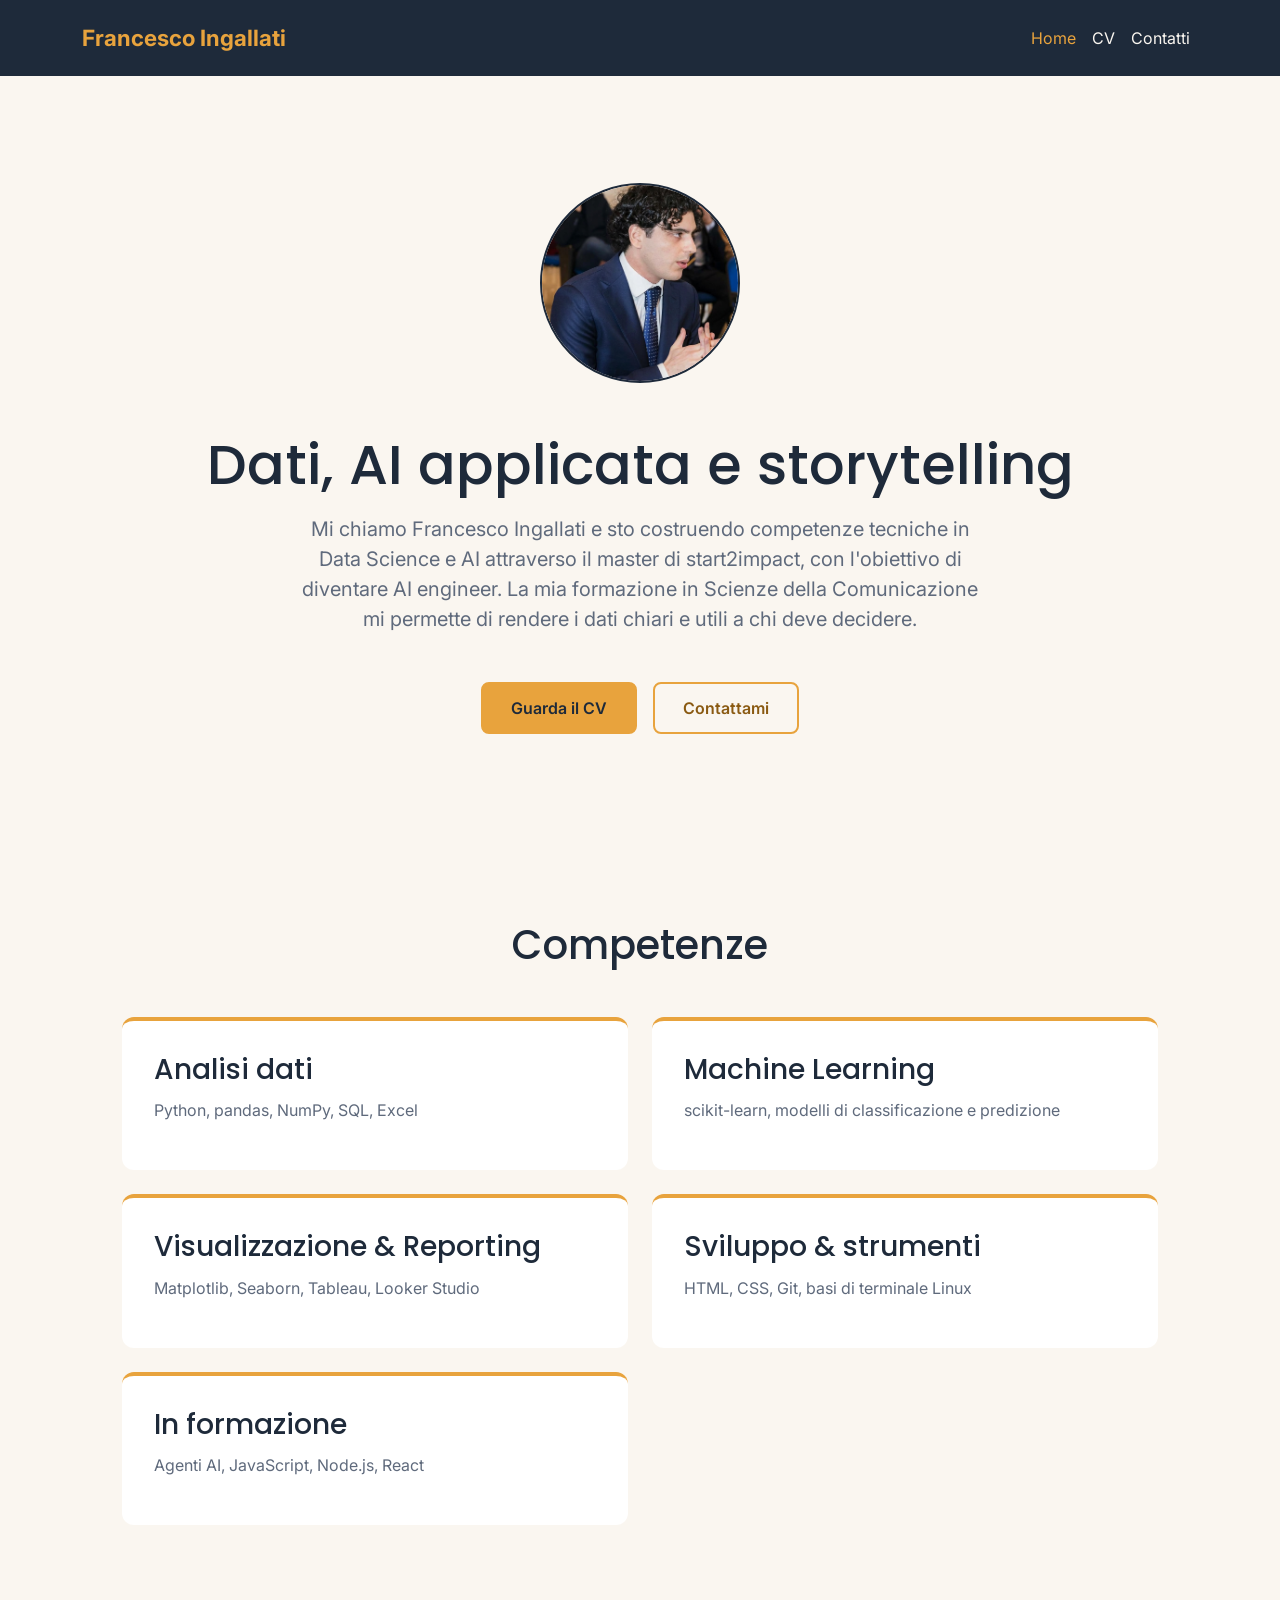
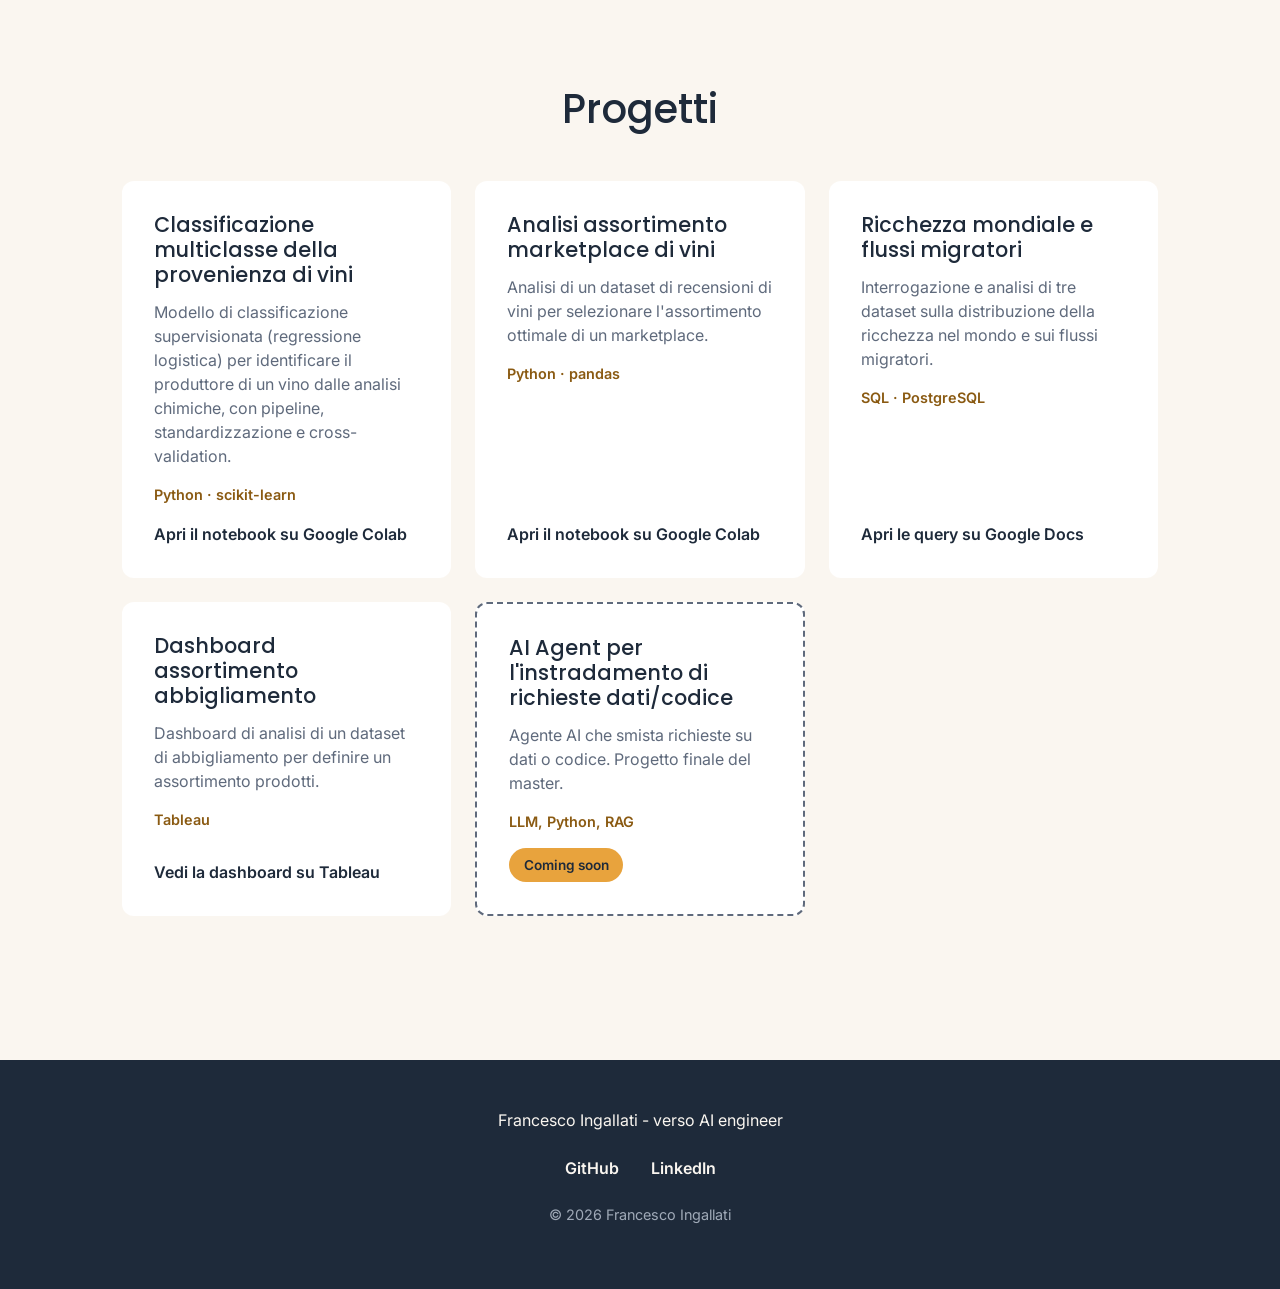
==== commit 72aefee1: "Seconda revisione: mixin griglie, placeholder, bottoni e navbar con variabili Bootstrap, accessibili" ====
--- a/index.html
+++ b/index.html
@@ -25,7 +25,7 @@
 
 <body>
 
-  <nav class="navbar navbar-expand-lg navbar-dark sticky-top">
+  <nav class="navbar navbar-expand-lg sticky-top" data-bs-theme="dark">
     <div class="container">
       <a class="navbar-brand" href="index.html">Francesco Ingallati</a>
 
@@ -51,12 +51,13 @@
         <img src="img/foto-profilo-personale.jpg" alt="Francesco Ingallati">
       </div>
       <h1>Dati, AI applicata e storytelling</h1>
-      <p>Mi chiamo Francesco Ingallati e sto costruendo competenze tecniche in Data Science e AI attraverso il master di
+      <p>Mi chiamo Francesco Ingallati e sto costruendo competenze tecniche in Data Science e AI attraverso il master
+        di
         start2impact, con l'obiettivo di diventare AI engineer. La mia formazione in Scienze della Comunicazione mi
         permette di rendere i dati chiari e utili a chi deve decidere.</p>
       <div class="hero-bottoni">
-        <a href="cv.html" class="btn btn-primary">Guarda il CV</a>
-        <a href="contatti.html" class="btn btn-outline">Contattami</a>
+        <a href="cv.html" class="btn btn-ambra">Guarda il CV</a>
+        <a href="contatti.html" class="btn btn-ambra-contorno">Contattami</a>
       </div>
     </header>
 
@@ -66,7 +67,7 @@
       <div class="griglia-competenze">
         <div class="card-competenza">
           <h3>Analisi dati</h3>
-          <p>Python, Pandas, NumPy, SQL, Excel</p>
+          <p>Python, pandas, NumPy, SQL, Excel</p>
         </div>
 
         <div class="card-competenza">
@@ -108,8 +109,9 @@
 
         <div class="card-progetto">
           <h3>Analisi assortimento marketplace di vini</h3>
-          <p>Analisi di un dataset di recensioni di vini per selezionare l'assortimento ottimale di un marketplace.</p>
-          <p class="tecnologie">Python · Pandas</p>
+          <p>Analisi di un dataset di recensioni di vini per selezionare l'assortimento ottimale di un marketplace.
+          </p>
+          <p class="tecnologie">Python · pandas</p>
           <a href="https://colab.research.google.com/drive/1N4qgEpf_V7b6EMOS-FENMOKcMwZz0OuM" class="link-progetto"
             target="_blank" rel="noopener">Apri
             il notebook su Google Colab
--- a/css/style.css
+++ b/css/style.css
@@ -1,9 +1,3 @@
-* {
-  margin: 0;
-  padding: 0;
-  box-sizing: border-box;
-}
-
 body {
   background-color: #faf6f0;
   color: #1e2a3a;
@@ -30,24 +24,68 @@
   max-width: 1100px;
   margin: 0 auto;
 }
+.progetti h2, .competenze h2 {
+  font-size: 2.5rem;
+  text-align: center;
+  margin-bottom: 3rem;
+}
+
+.card-progetto, .card-competenza {
+  background-color: #ffffff;
+  padding: 2rem;
+  border-radius: 12px;
+}
+
+.btn-ambra-contorno, .btn-ambra {
+  --bs-btn-padding-x: 1.75rem;
+  --bs-btn-padding-y: 0.75rem;
+  --bs-btn-font-weight: 600;
+  --bs-btn-border-radius: 8px;
+  --bs-btn-border-width: 2px;
+  --bs-btn-focus-shadow-rgb: 138, 90, 18;
+}
+
+.btn-ambra {
+  --bs-btn-color: #1e2a3a;
+  --bs-btn-bg: #e8a33d;
+  --bs-btn-border-color: #e8a33d;
+  --bs-btn-hover-color: #1e2a3a;
+  --bs-btn-hover-bg: #c9852a;
+  --bs-btn-hover-border-color: #c9852a;
+  --bs-btn-active-color: #1e2a3a;
+  --bs-btn-active-bg: #c9852a;
+  --bs-btn-active-border-color: #c9852a;
+  --bs-btn-disabled-color: #1e2a3a;
+  --bs-btn-disabled-bg: #e8a33d;
+  --bs-btn-disabled-border-color: #e8a33d;
+}
+
+.btn-ambra-contorno {
+  --bs-btn-color: #8a5a12;
+  --bs-btn-bg: transparent;
+  --bs-btn-border-color: #e8a33d;
+  --bs-btn-hover-color: #1e2a3a;
+  --bs-btn-hover-bg: #e8a33d;
+  --bs-btn-hover-border-color: #e8a33d;
+  --bs-btn-active-color: #1e2a3a;
+  --bs-btn-active-bg: #c9852a;
+  --bs-btn-active-border-color: #c9852a;
+}
 
 .navbar {
   background-color: #1e2a3a;
   padding: 1rem 0;
 }
+.navbar[data-bs-theme=dark] {
+  --bs-navbar-color: #faf6f0;
+  --bs-navbar-hover-color: #e8a33d;
+  --bs-navbar-active-color: #e8a33d;
+  --bs-navbar-brand-color: #e8a33d;
+  --bs-navbar-brand-hover-color: #e8a33d;
+}
 .navbar .navbar-brand {
-  color: #e8a33d;
   font-weight: bold;
   font-size: 1.4rem;
-}
-.navbar .nav-link {
-  color: #faf6f0;
-}
-.navbar .nav-link:hover {
-  color: #e8a33d;
-}
-.navbar .nav-link.active {
-  color: #e8a33d;
 }
 
 .hero {
@@ -65,7 +103,7 @@
 }
 .hero p {
   font-size: 1.25rem;
-  color: #6b7688;
+  color: #5f6a7c;
   max-width: 700px;
 }
 
@@ -75,28 +113,6 @@
   flex-wrap: wrap;
   justify-content: center;
   gap: 1rem;
-}
-.hero-bottoni .btn {
-  padding: 0.75rem 1.75rem;
-  font-weight: 600;
-  border-radius: 8px;
-}
-.hero-bottoni .btn-primary {
-  background-color: #e8a33d;
-  border-color: #e8a33d;
-  color: #1e2a3a;
-}
-.hero-bottoni .btn-primary:hover {
-  background-color: #c9852a;
-  border-color: #c9852a;
-}
-.hero-bottoni .btn-outline {
-  border: 2px solid #e8a33d;
-  color: #8a5a12;
-}
-.hero-bottoni .btn-outline:hover {
-  background-color: #e8a33d;
-  color: #1e2a3a;
 }
 
 .foto-hero {
@@ -104,7 +120,7 @@
   height: 200px;
   border-radius: 50%;
   border: 2px solid #1e2a3a;
-  margin-bottom: 50px;
+  margin-bottom: 3rem;
 }
 .foto-hero img {
   width: 100%;
@@ -114,12 +130,6 @@
      object-fit: cover;
 }
 
-.competenze h2 {
-  font-size: 2.5rem;
-  text-align: center;
-  margin-bottom: 3rem;
-}
-
 .griglia-competenze {
   display: grid;
   grid-template-columns: 1fr;
@@ -132,9 +142,6 @@
 }
 
 .card-competenza {
-  background-color: white;
-  padding: 2rem;
-  border-radius: 12px;
   border-top: 4px solid #e8a33d;
 }
 .card-competenza h3 {
@@ -142,13 +149,7 @@
   margin-bottom: 0.75rem;
 }
 .card-competenza p {
-  color: #6b7688;
-}
-
-.progetti h2 {
-  font-size: 2.5rem;
-  text-align: center;
-  margin-bottom: 3rem;
+  color: #5f6a7c;
 }
 
 .griglia-progetti {
@@ -158,14 +159,16 @@
 }
 @media (min-width: 768px) {
   .griglia-progetti {
+    grid-template-columns: repeat(2, 1fr);
+  }
+}
+@media (min-width: 992px) {
+  .griglia-progetti {
     grid-template-columns: repeat(3, 1fr);
   }
 }
 
 .card-progetto {
-  background-color: white;
-  padding: 2rem;
-  border-radius: 12px;
   display: flex;
   flex-direction: column;
 }
@@ -175,7 +178,7 @@
   margin-bottom: 0.75rem;
 }
 .card-progetto p {
-  color: #6b7688;
+  color: #5f6a7c;
   margin-bottom: 1rem;
 }
 .card-progetto .tecnologie {
@@ -188,8 +191,7 @@
 }
 
 .card-coming-soon {
-  opacity: 0.85;
-  border: 2px dashed #6b7688;
+  border: 2px dashed #5f6a7c;
 }
 .card-coming-soon .badge-soon {
   margin-top: auto;
@@ -241,7 +243,7 @@
 }
 .contatti .contatti-intro {
   text-align: center;
-  color: #6b7688;
+  color: #5f6a7c;
   margin-bottom: 3rem;
 }
 
@@ -261,29 +263,16 @@
 .form-contatti .campo input,
 .form-contatti .campo textarea {
   padding: 0.75rem;
-  border: 1px solid #6b7688;
+  border: 1px solid #5f6a7c;
   border-radius: 8px;
   font-family: "Inter", sans-serif;
   font-size: 1rem;
 }
 .form-contatti .campo input:focus,
 .form-contatti .campo textarea:focus {
-  outline: none;
-  border-color: #e8a33d;
-  box-shadow: 0 0 0 3px rgba(232, 163, 61, 0.3);
-}
-.form-contatti .btn-invia {
-  background-color: #e8a33d;
-  color: #1e2a3a;
-  border: none;
-  padding: 0.9rem;
-  border-radius: 8px;
-  font-weight: 600;
-  font-size: 1rem;
-  cursor: pointer;
-}
-.form-contatti .btn-invia:hover {
-  background-color: #c9852a;
+  outline: 2px solid #8a5a12;
+  border-color: #8a5a12;
+  outline-offset: 2px;
 }
 
 .form-esito {
@@ -313,7 +302,7 @@
   margin-bottom: 0.5rem;
 }
 .cv-intestazione .cv-ruolo {
-  color: #6b7688;
+  color: #5f6a7c;
   font-size: 1.1rem;
   margin-bottom: 1.25rem;
 }
@@ -321,21 +310,8 @@
   font-size: 1.2rem;
   color: #8a5a12;
   font-weight: 600;
-  margin-bottom: 20px;
+  margin-bottom: 1.25rem;
   letter-spacing: 1px;
-}
-.cv-intestazione .btn-cv {
-  display: inline-block;
-  margin-top: 1rem;
-  padding: 0.5rem 1.25rem;
-  border: 2px solid #e8a33d;
-  border-radius: 8px;
-  text-decoration: none;
-  color: #8a5a12;
-}
-.cv-intestazione .btn-cv:hover {
-  background-color: #e8a33d;
-  color: #1e2a3a;
 }
 
 .cv-contatti {
@@ -366,7 +342,7 @@
   margin-bottom: 1.5rem;
 }
 .cv-voce .cv-periodo {
-  color: #6b7688;
+  color: #5f6a7c;
   font-weight: 600;
   font-size: 0.9rem;
   margin-bottom: 0.25rem;
@@ -376,7 +352,7 @@
   margin-bottom: 0.2rem;
 }
 .cv-voce .cv-voce-sub {
-  color: #6b7688;
+  color: #5f6a7c;
   margin-bottom: 0.3rem;
 }
 .cv-voce .cv-voce-desc {
@@ -391,7 +367,7 @@
 .cv-competenze .cv-gruppo {
   padding: 0.5rem 0;
   line-height: 1.6;
-  border-bottom: 1px solid rgba(107, 118, 136, 0.2);
+  border-bottom: 1px solid rgba(95, 106, 124, 0.2);
 }
 .cv-competenze .cv-gruppo:last-child {
   border-bottom: none;
@@ -407,7 +383,7 @@
 
 .cv-progetto {
   padding: 1.25rem 0;
-  border-bottom: 1px solid rgba(107, 118, 136, 0.2);
+  border-bottom: 1px solid rgba(95, 106, 124, 0.2);
 }
 .cv-progetto:last-child {
   border-bottom: none;
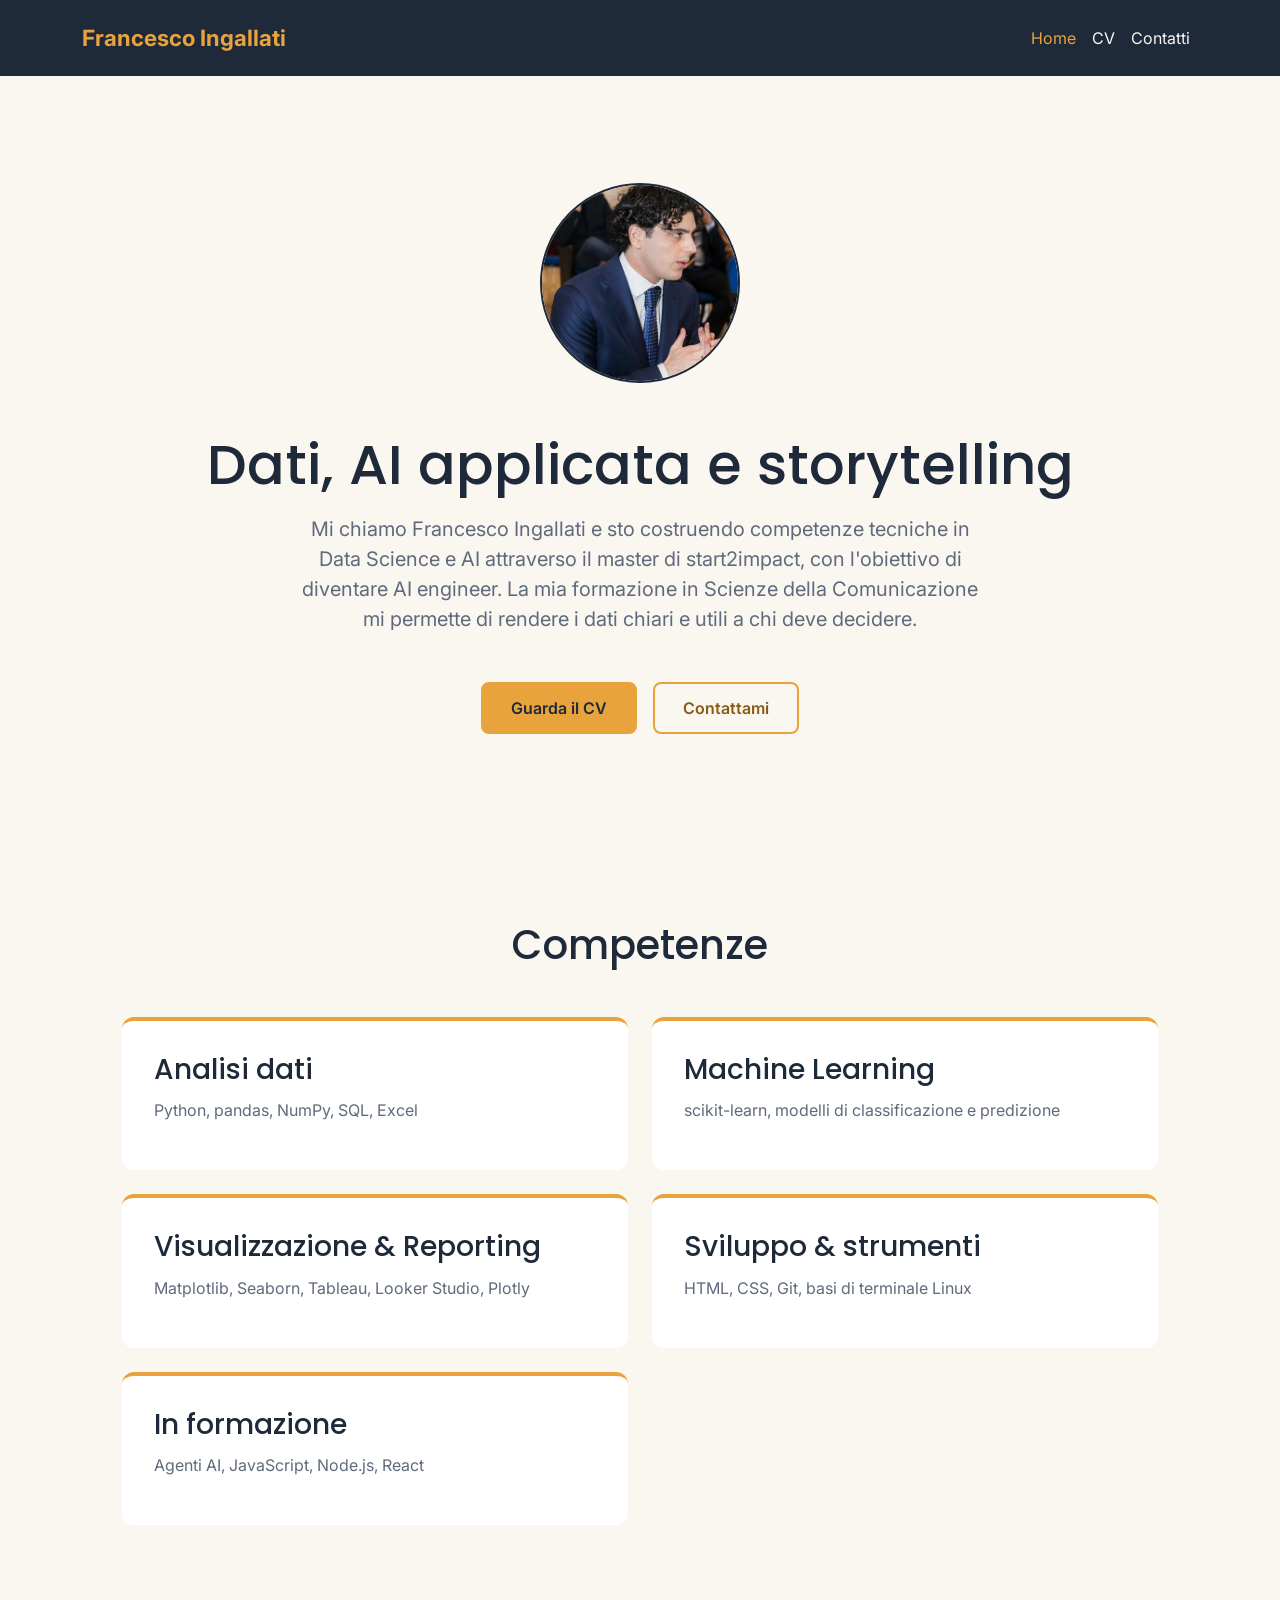
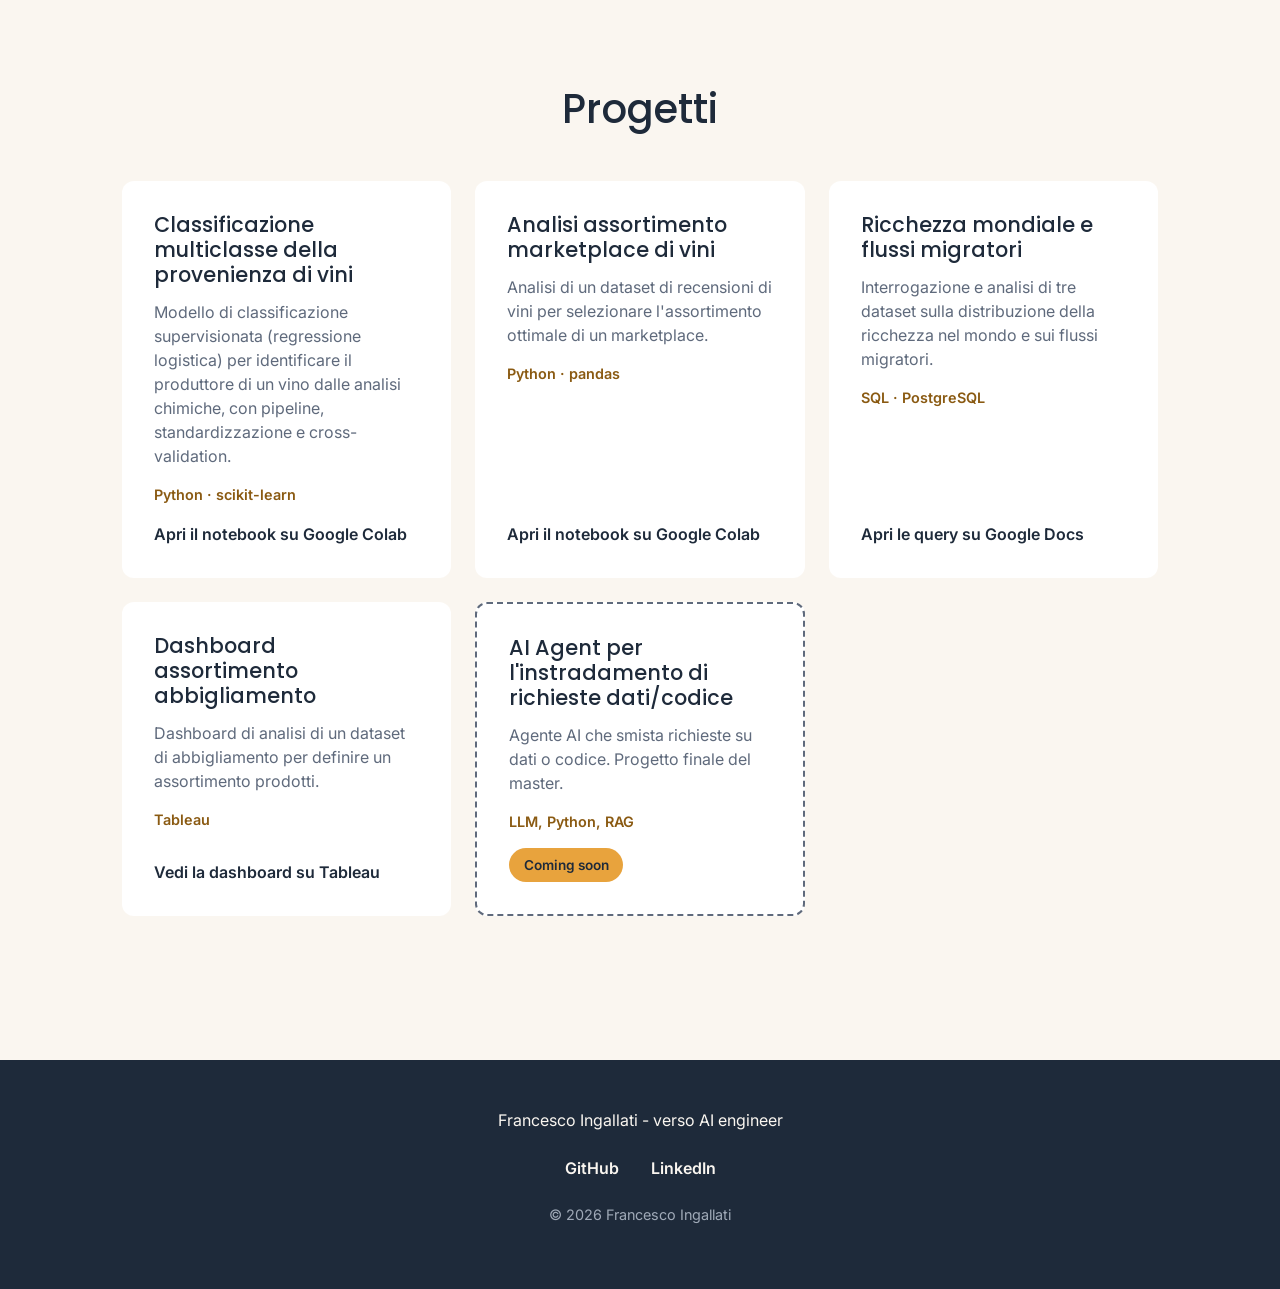
==== commit d02ac4c2: "Ultime modifiche Bootstrap nella pagina contatti" ====
--- a/index.html
+++ b/index.html
@@ -77,7 +77,7 @@
 
         <div class="card-competenza">
           <h3>Visualizzazione &amp; Reporting</h3>
-          <p>Matplotlib, Seaborn, Tableau, Looker Studio</p>
+          <p>Matplotlib, Seaborn, Tableau, Looker Studio, Plotly</p>
         </div>
 
         <div class="card-competenza">
--- a/css/style.css
+++ b/css/style.css
@@ -248,31 +248,20 @@
 }
 
 .form-contatti {
-  display: flex;
-  flex-direction: column;
-  gap: 1.5rem;
-}
-.form-contatti .campo {
-  display: flex;
-  flex-direction: column;
-}
-.form-contatti .campo label {
-  font-weight: 600;
-  margin-bottom: 0.5rem;
-}
-.form-contatti .campo input,
-.form-contatti .campo textarea {
+  --bs-border-color: #5f6a7c;
+  --bs-border-radius: 8px;
+}
+.form-contatti .form-label {
+  font-weight: 600;
+}
+.form-contatti .form-control {
   padding: 0.75rem;
-  border: 1px solid #5f6a7c;
-  border-radius: 8px;
-  font-family: "Inter", sans-serif;
-  font-size: 1rem;
-}
-.form-contatti .campo input:focus,
-.form-contatti .campo textarea:focus {
+}
+.form-contatti .form-control:focus {
+  border-color: #8a5a12;
   outline: 2px solid #8a5a12;
-  border-color: #8a5a12;
   outline-offset: 2px;
+  box-shadow: none;
 }
 
 .form-esito {
